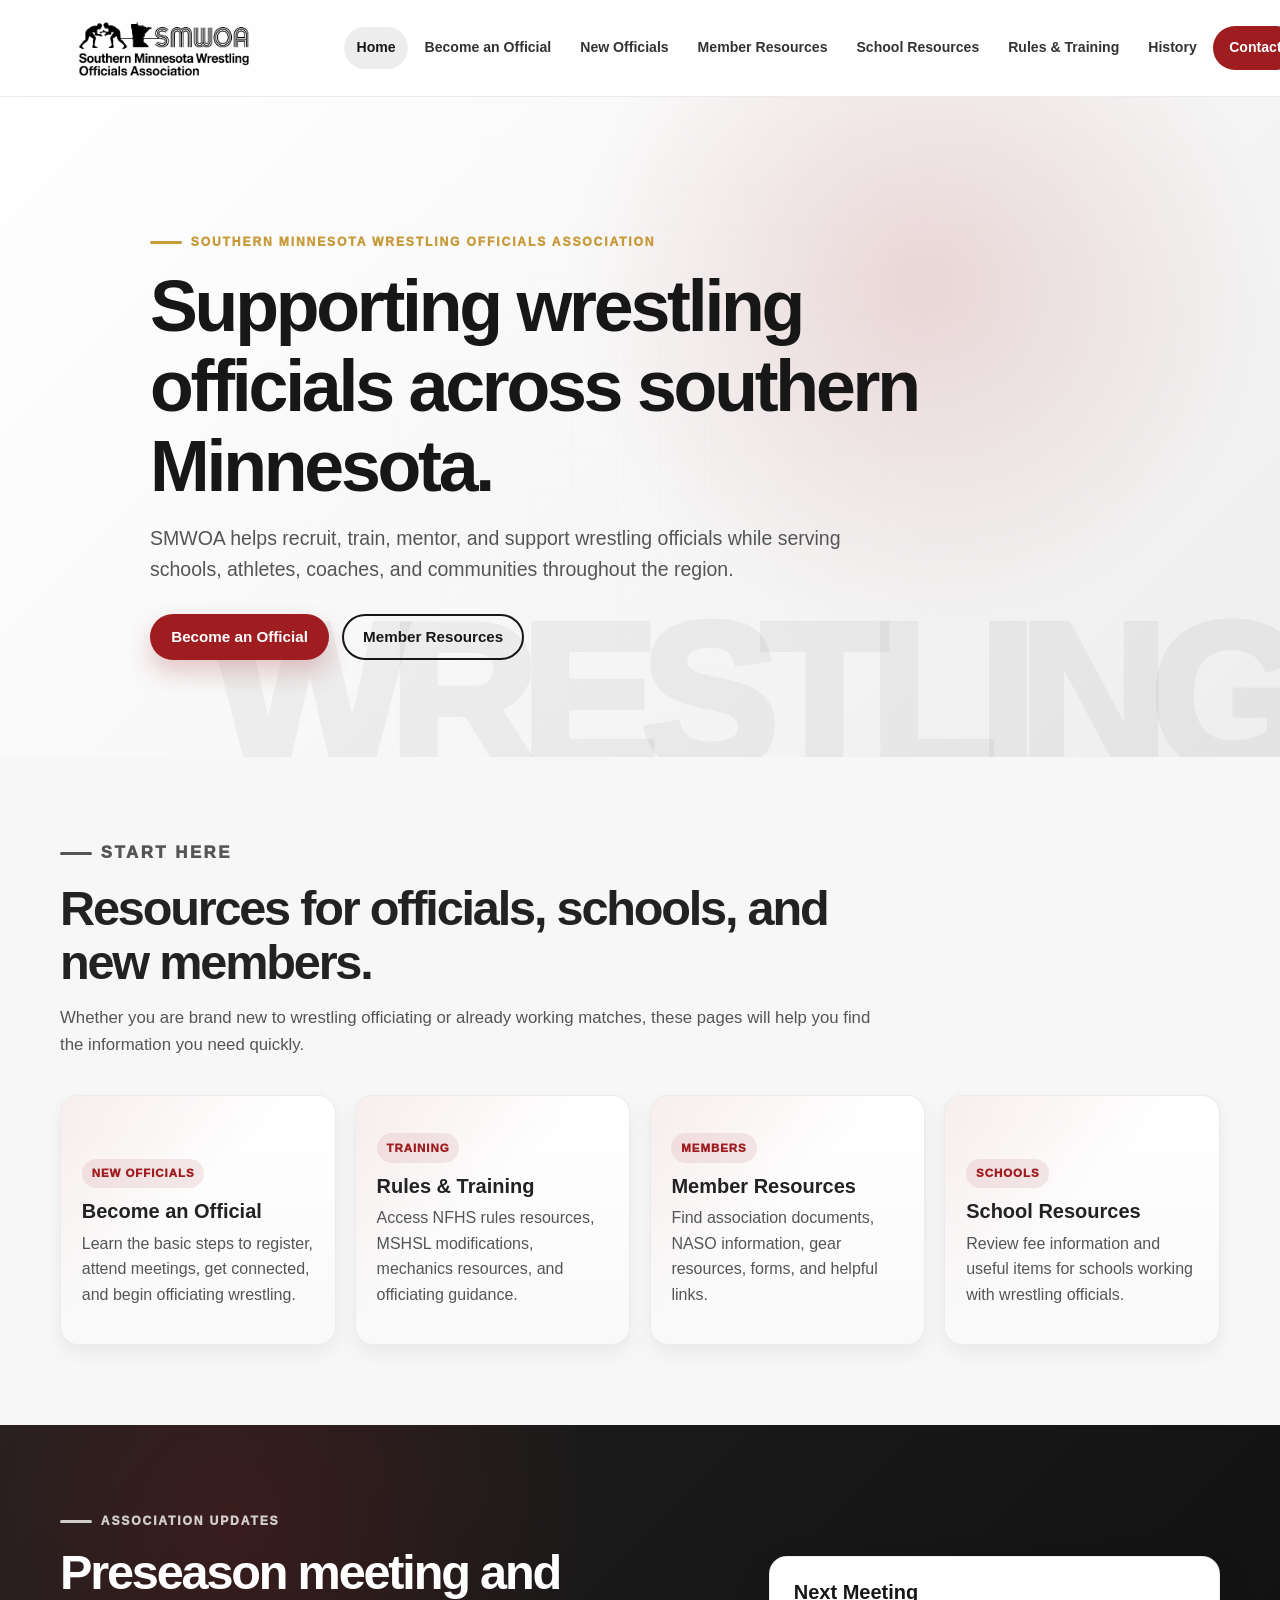
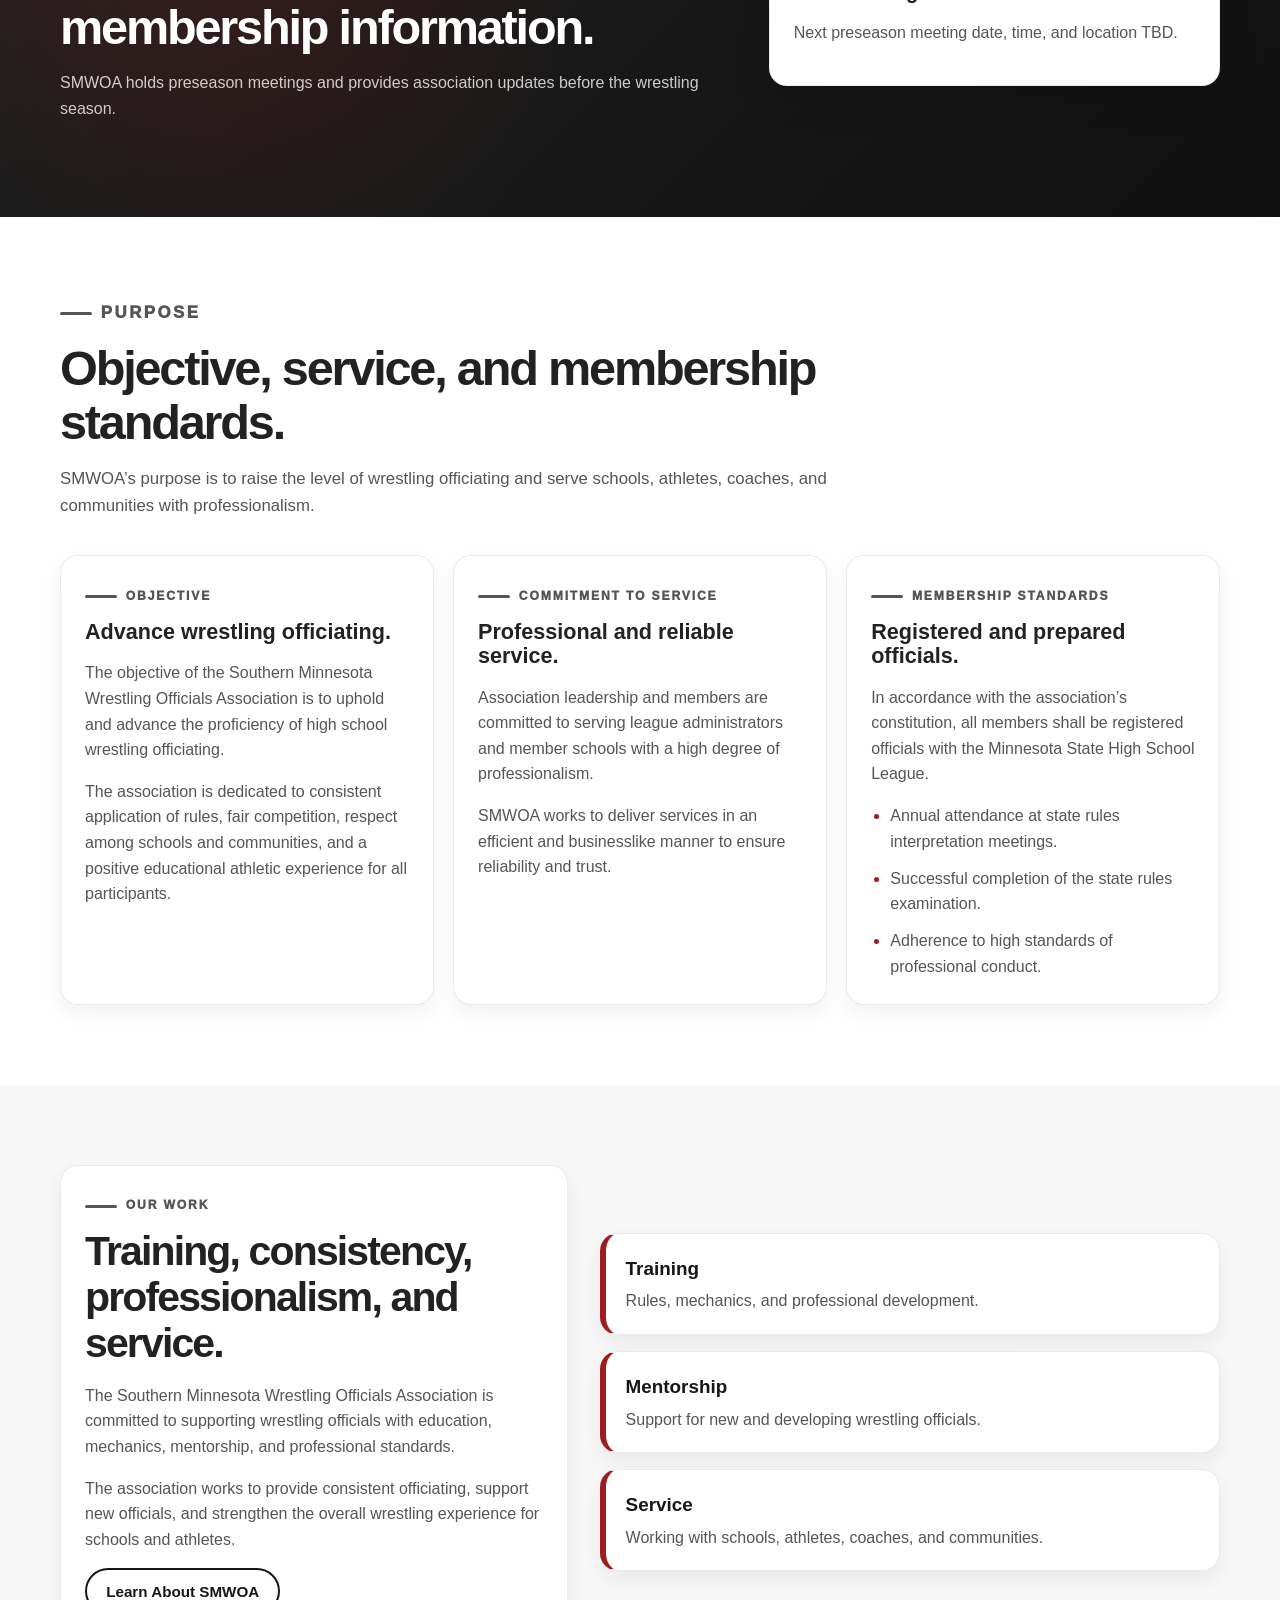
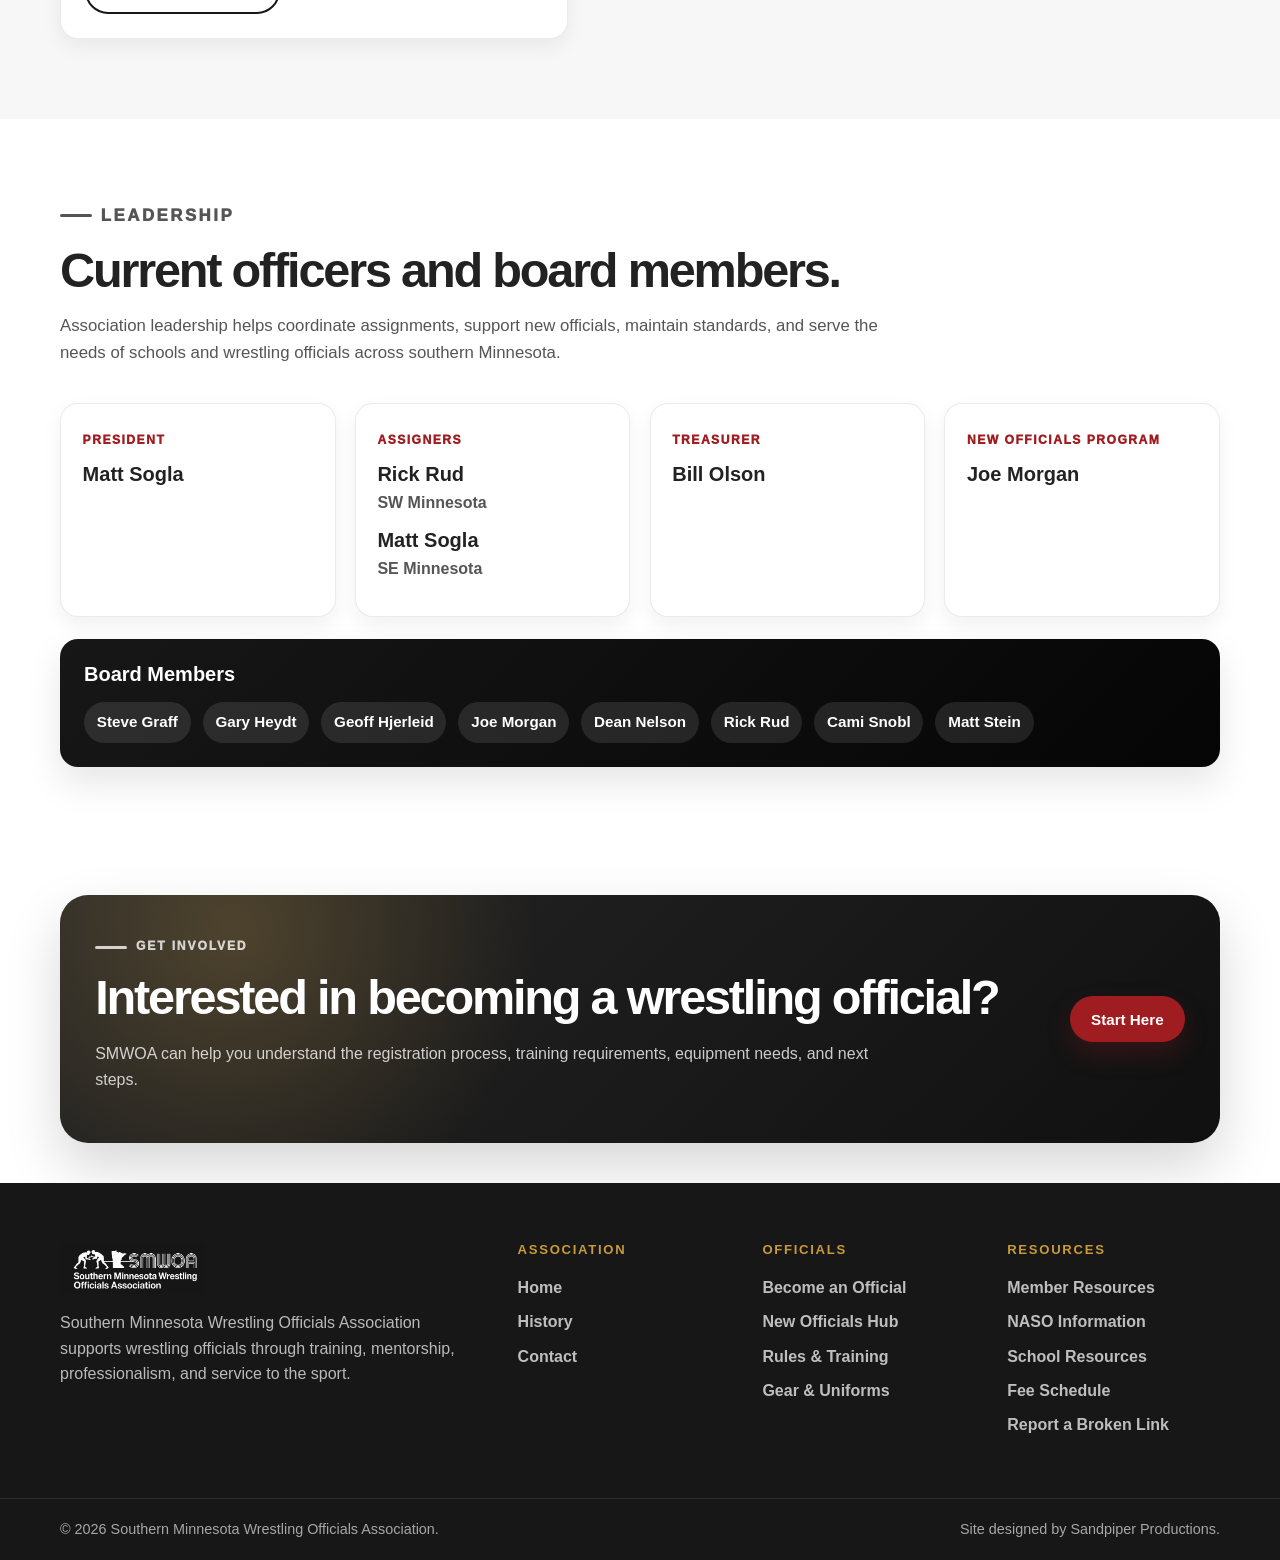
==== index.html @ ad5ef2cb "initial SMWOA Push" ====
<!DOCTYPE html>
<html lang="en">
<head>
  <meta charset="UTF-8" />
  <meta name="viewport" content="width=device-width, initial-scale=1.0" />

  <title>Southern Minnesota Wrestling Officials Association</title>
  <meta
    name="description"
    content="Southern Minnesota Wrestling Officials Association supports wrestling officials through training, resources, mentorship, and service to schools across southern Minnesota."
  />

  <link rel="stylesheet" href="/assets/css/style.css" />
</head>

<body>
  <div id="site-header"></div>

  <main>
    <!-- HERO -->
    <section class="hero">
      <div class="hero-overlay"></div>

      <div class="container hero-content">
        <div class="hero-logo-wrap">
     
       
        </div>

        <p class="eyebrow">Southern Minnesota Wrestling Officials Association</p>

        <h1>Supporting wrestling officials across southern Minnesota.</h1>

        <p class="hero-text">
          SMWOA helps recruit, train, mentor, and support wrestling officials while serving
          schools, athletes, coaches, and communities throughout the region.
        </p>

        <div class="hero-actions">
          <a href="/join/" class="btn btn-primary">Become an Official</a>
          <a href="/member-resources/" class="btn btn-secondary">Member Resources</a>
        </div>
      </div>
    </section>

    <!-- QUICK LINKS -->
    <section class="section section-light">
      <div class="container">
        <div class="section-heading">
          <p class="eyebrow eyebrow-dark">Start Here</p>
          <h2>Resources for officials, schools, and new members.</h2>
          <p>
            Whether you are brand new to wrestling officiating or already working matches,
            these pages will help you find the information you need quickly.
          </p>
        </div>

        <div class="card-grid card-grid-4">
          <a href="/join/" class="feature-card">
            <span class="card-kicker">New Officials</span>
            <h3>Become an Official</h3>
            <p>
              Learn the basic steps to register, attend meetings, get connected, and begin
              officiating wrestling.
            </p>
          </a>

          <a href="/rules/" class="feature-card">
            <span class="card-kicker">Training</span>
            <h3>Rules & Training</h3>
            <p>
              Access NFHS rules resources, MSHSL modifications, mechanics resources, and
              officiating guidance.
            </p>
          </a>

          <a href="/member-resources/" class="feature-card">
            <span class="card-kicker">Members</span>
            <h3>Member Resources</h3>
            <p>
              Find association documents, NASO information, gear resources, forms, and helpful
              links.
            </p>
          </a>

          <a href="/school-resources/" class="feature-card">
            <span class="card-kicker">Schools</span>
            <h3>School Resources</h3>
            <p>
              Review fee information and useful items for schools working with wrestling
              officials.
            </p>
          </a>
        </div>
      </div>
    </section>

    <!-- ANNOUNCEMENT -->
    <section class="section section-dark">
      <div class="container split">
        <div>
          <p class="eyebrow">Association Updates</p>
          <h2>Preseason meeting and membership information.</h2>
          <p>
            SMWOA holds preseason meetings and provides association updates before the wrestling
            season.
          </p>
        </div>

        <div class="info-panel">
          <h3>Next Meeting</h3>
          <p class="muted">
            Next preseason meeting date, time, and location TBD.
          </p>
        </div>
      </div>
    </section>

    <!-- PURPOSE -->
    <section class="section">
      <div class="container">
        <div class="section-heading">
          <p class="eyebrow eyebrow-dark">Purpose</p>
          <h2>Objective, service, and membership standards.</h2>
          <p>
            SMWOA’s purpose is to raise the level of wrestling officiating and serve schools,
            athletes, coaches, and communities with professionalism.
          </p>
        </div>

        <div class="history-values-grid">
          <article class="content-card">
            <p class="eyebrow eyebrow-dark">Objective</p>
            <h3>Advance wrestling officiating.</h3>
            <p>
              The objective of the Southern Minnesota Wrestling Officials Association is to
              uphold and advance the proficiency of high school wrestling officiating.
            </p>
            <p>
              The association is dedicated to consistent application of rules, fair competition,
              respect among schools and communities, and a positive educational athletic
              experience for all participants.
            </p>
          </article>

          <article class="content-card">
            <p class="eyebrow eyebrow-dark">Commitment to Service</p>
            <h3>Professional and reliable service.</h3>
            <p>
              Association leadership and members are committed to serving league administrators
              and member schools with a high degree of professionalism.
            </p>
            <p>
              SMWOA works to deliver services in an efficient and businesslike manner to ensure
              reliability and trust.
            </p>
          </article>

          <article class="content-card">
            <p class="eyebrow eyebrow-dark">Membership Standards</p>
            <h3>Registered and prepared officials.</h3>
            <p>
              In accordance with the association’s constitution, all members shall be registered
              officials with the Minnesota State High School League.
            </p>
            <ul class="clean-list">
              <li>Annual attendance at state rules interpretation meetings.</li>
              <li>Successful completion of the state rules examination.</li>
              <li>Adherence to high standards of professional conduct.</li>
            </ul>
          </article>
        </div>
      </div>
    </section>

    <!-- ABOUT / VALUES -->
    <section class="section section-light">
      <div class="container split split-reverse">
        <div class="content-card">
          <p class="eyebrow eyebrow-dark">Our Work</p>
          <h2>Training, consistency, professionalism, and service.</h2>
          <p>
            The Southern Minnesota Wrestling Officials Association is committed to supporting
            wrestling officials with education, mechanics, mentorship, and professional standards.
          </p>
          <p>
            The association works to provide consistent officiating, support new officials, and
            strengthen the overall wrestling experience for schools and athletes.
          </p>
          <a href="/history/" class="btn btn-outline">Learn About SMWOA</a>
        </div>

        <div class="stat-stack">
          <div class="stat-card">
            <strong>Training</strong>
            <span>Rules, mechanics, and professional development.</span>
          </div>

          <div class="stat-card">
            <strong>Mentorship</strong>
            <span>Support for new and developing wrestling officials.</span>
          </div>

          <div class="stat-card">
            <strong>Service</strong>
            <span>Working with schools, athletes, coaches, and communities.</span>
          </div>
        </div>
      </div>
    </section>

    <!-- LEADERSHIP -->
    <section class="section" id="leadership">
      <div class="container">
        <div class="section-heading">
          <p class="eyebrow eyebrow-dark">Leadership</p>
          <h2>Current officers and board members.</h2>
          <p>
            Association leadership helps coordinate assignments, support new officials, maintain
            standards, and serve the needs of schools and wrestling officials across southern
            Minnesota.
          </p>
        </div>

        <div class="leadership-feature-grid">
          <article class="leadership-feature-card">
            <span>President</span>
            <h3>Matt Sogla</h3>
          </article>

          <article class="leadership-feature-card">
            <span>Assigners</span>
            <h3>Rick Rud</h3>
            <p>SW Minnesota</p>
            <h3>Matt Sogla</h3>
            <p>SE Minnesota</p>
          </article>

          <article class="leadership-feature-card">
            <span>Treasurer</span>
            <h3>Bill Olson</h3>
          </article>

          <article class="leadership-feature-card">
            <span>New Officials Program</span>
            <h3>Joe Morgan</h3>
          </article>
        </div>

        <div class="board-card">
          <h3>Board Members</h3>

          <div class="board-list">
            <span>Steve Graff</span>
            <span>Gary Heydt</span>
            <span>Geoff Hjerleid</span>
            <span>Joe Morgan</span>
            <span>Dean Nelson</span>
            <span>Rick Rud</span>
            <span>Cami Snobl</span>
            <span>Matt Stein</span>
          </div>
        </div>
      </div>
    </section>

    <!-- CTA -->
    <section class="cta-section">
      <div class="container cta-card">
        <div>
          <p class="eyebrow">Get Involved</p>
          <h2>Interested in becoming a wrestling official?</h2>
          <p>
            SMWOA can help you understand the registration process, training requirements,
            equipment needs, and next steps.
          </p>
        </div>

        <a href="/join/" class="btn btn-primary">Start Here</a>
      </div>
    </section>
  </main>

  <div id="site-footer"></div>

  <script src="/assets/js/main.js"></script>
</body>
</html>
---- assets/css/style.css ----
/* =====================================================
   SMWOA Website
   Southern Minnesota Wrestling Officials Association
   ===================================================== */

/* -------------------------
   CSS Variables
   ------------------------- */

:root {
  --black: #050505;
  --charcoal: #171717;
  --charcoal-2: #242424;

  --gray-900: #222222;
  --gray-800: #333333;
  --gray-700: #555555;
  --gray-600: #666666;
  --gray-400: #a5a5a5;
  --gray-300: #d8d8d8;
  --gray-200: #eeeeee;
  --gray-100: #f7f7f7;

  --white: #ffffff;

  --red: #9f1d20;
  --red-dark: #781518;
  --gold: #c79a3a;

  --body-font: "Inter", "Segoe UI", Roboto, Helvetica, Arial, sans-serif;
  --heading-font: "Inter", "Segoe UI", Roboto, Helvetica, Arial, sans-serif;

  --shadow-sm: 0 8px 20px rgba(0, 0, 0, 0.06);
  --shadow-md: 0 16px 36px rgba(0, 0, 0, 0.1);
  --shadow-lg: 0 24px 56px rgba(0, 0, 0, 0.16);

  --radius-sm: 10px;
  --radius-md: 18px;
  --radius-lg: 28px;

  --container: 1160px;
}

/* -------------------------
   Base
   ------------------------- */

*,
*::before,
*::after {
  box-sizing: border-box;
}

html {
  scroll-behavior: smooth;
}

body {
  margin: 0;
  color: var(--gray-900);
  background: var(--white);
  font-family: var(--body-font);
  font-size: 16px;
  line-height: 1.6;
}

body.nav-open {
  overflow: hidden;
}

img {
  display: block;
  max-width: 100%;
}

a {
  color: inherit;
  text-decoration: none;
}

p {
  margin: 0 0 1rem;
}

h1,
h2,
h3 {
  margin: 0 0 1rem;
  line-height: 1.12;
}

h1,
h2 {
  font-family: var(--heading-font);
  font-weight: 900;
  letter-spacing: -0.045em;
}

h1 {
  max-width: 900px;
  font-size: clamp(2.75rem, 5.6vw, 5.25rem);
}

h2 {
  font-size: clamp(2rem, 3.8vw, 3.35rem);
}

h3 {
  font-size: 1.25rem;
}

ul,
ol {
  margin-top: 0;
}

.container {
  width: min(var(--container), calc(100% - 2rem));
  margin: 0 auto;
}

.muted {
  color: var(--gray-600);
}

/* -------------------------
   Buttons / Links
   ------------------------- */

.btn {
  display: inline-flex;
  align-items: center;
  justify-content: center;
  min-height: 46px;
  padding: 0.78rem 1.2rem;
  border: 2px solid transparent;
  border-radius: 999px;
  font-size: 0.95rem;
  font-weight: 850;
  line-height: 1;
  text-align: center;
  transition:
    transform 180ms ease,
    background 180ms ease,
    color 180ms ease,
    border-color 180ms ease,
    box-shadow 180ms ease;
}

.btn:hover {
  transform: translateY(-2px);
}

.btn-primary {
  color: var(--white);
  background: var(--red);
  box-shadow: 0 12px 26px rgba(159, 29, 32, 0.24);
}

.btn-primary:hover {
  background: var(--red-dark);
}

.btn-secondary,
.btn-outline {
  color: var(--charcoal);
  border-color: var(--charcoal);
  background: transparent;
}

.btn-secondary:hover,
.btn-outline:hover {
  color: var(--white);
  background: var(--charcoal);
}

.text-link {
  display: inline-flex;
  align-items: center;
  color: var(--red);
  font-weight: 850;
  text-decoration: underline;
  text-underline-offset: 0.3em;
}

.text-link:hover {
  color: var(--red-dark);
}

/* -------------------------
   Header
   ------------------------- */

.site-header {
  position: sticky;
  top: 0;
  z-index: 1000;
  color: var(--charcoal);
  background: rgba(255, 255, 255, 0.97);
  border-bottom: 1px solid rgba(0, 0, 0, 0.08);
  backdrop-filter: blur(16px);
}

.header-inner {
  display: flex;
  align-items: center;
  justify-content: space-between;
  min-height: 96px;
  gap: 1.5rem;
}

.site-brand {
  display: inline-flex;
  align-items: center;
  gap: 0.75rem;
  min-width: 260px;
  max-width: 390px;
}

.site-logo {
  width: auto;
  height: 70px;
  flex: 0 0 auto;
  object-fit: contain;
  border-radius: 0;
  background: transparent;
}

.site-title {
  display: grid;
  min-width: 0;
  line-height: 1.08;
}

.site-title strong {
  color: var(--charcoal);
  font-size: 1.15rem;
  font-weight: 950;
  letter-spacing: 0.1em;
}

.site-title small {
  max-width: 270px;
  color: var(--gray-700);
  font-size: 0.74rem;
  font-weight: 850;
  letter-spacing: 0;
}

.site-nav {
  display: flex;
  align-items: center;
  justify-content: flex-end;
  gap: 0.25rem;
  margin-left: auto;
}

.site-nav a {
  display: inline-flex;
  align-items: center;
  justify-content: center;
  min-height: 42px;
  padding: 0.55rem 0.78rem;
  border-radius: 999px;
  color: var(--gray-800);
  font-size: 0.88rem;
  font-weight: 850;
  line-height: 1.1;
  text-align: center;
  white-space: nowrap;
  transition:
    background 180ms ease,
    color 180ms ease;
}

.site-nav a:hover,
.site-nav a[aria-current="page"] {
  color: var(--charcoal);
  background: rgba(0, 0, 0, 0.07);
}

.site-nav .nav-cta {
  min-height: 44px;
  padding-inline: 1rem;
  color: var(--white);
  background: var(--red);
}

.site-nav .nav-cta:hover,
.site-nav .nav-cta[aria-current="page"] {
  color: var(--white);
  background: var(--red-dark);
}

.nav-toggle {
  display: none;
  width: 46px;
  height: 42px;
  padding: 0;
  border: 0;
  border-radius: 12px;
  background: var(--charcoal);
  cursor: pointer;
}

.nav-toggle span {
  display: block;
  width: 23px;
  height: 2px;
  margin: 5px auto;
  background: var(--white);
  border-radius: 999px;
  transition:
    transform 180ms ease,
    opacity 180ms ease;
}

body.nav-open .nav-toggle span:nth-child(1) {
  transform: translateY(7px) rotate(45deg);
}

body.nav-open .nav-toggle span:nth-child(2) {
  opacity: 0;
}

body.nav-open .nav-toggle span:nth-child(3) {
  transform: translateY(-7px) rotate(-45deg);
}

/* -------------------------
   Hero
   ------------------------- */

.hero {
  position: relative;
  display: grid;
  align-items: center;
  min-height: 660px;
  overflow: hidden;
  color: var(--charcoal);
  background:
    radial-gradient(circle at 72% 28%, rgba(159, 29, 32, 0.15), transparent 34%),
    linear-gradient(135deg, #ffffff 0%, #f7f7f7 52%, #eeeeee 100%);
}

.hero::before {
  content: "";
  position: absolute;
  inset: 0;
  opacity: 0.42;
  background:
    linear-gradient(90deg, rgba(0, 0, 0, 0.035) 1px, transparent 1px),
    linear-gradient(rgba(0, 0, 0, 0.035) 1px, transparent 1px);
  background-size: 44px 44px;
  mask-image: radial-gradient(circle at center, black 0%, transparent 76%);
}

.hero::after {
  content: "WRESTLING";
  position: absolute;
  right: -0.05em;
  bottom: -0.22em;
  color: rgba(0, 0, 0, 0.045);
  font-family: var(--heading-font);
  font-size: clamp(5rem, 16vw, 15rem);
  font-weight: 950;
  letter-spacing: -0.08em;
  line-height: 1;
  pointer-events: none;
}

.hero-overlay {
  display: none;
}

.hero-content {
  position: relative;
  z-index: 2;
  max-width: 980px;
  padding: 4.5rem 0;
}

.hero-logo-wrap {
  width: 180px;
  margin-bottom: 2rem;
  padding: 0;
  border: none;
  border-radius: 0;
  background: transparent;
  box-shadow: none;
}

.hero-logo {
  width: 100%;
  height: auto;
  background: transparent;
}

.hero-text {
  max-width: 720px;
  color: var(--gray-700);
  font-size: clamp(1.05rem, 1.7vw, 1.22rem);
}

.hero-actions {
  display: flex;
  flex-wrap: wrap;
  gap: 0.8rem;
  margin-top: 1.8rem;
}

/* -------------------------
   Page Hero
   ------------------------- */

.page-hero {
  position: relative;
  overflow: hidden;
  padding: 5.5rem 0;
  color: var(--charcoal);
  background:
    radial-gradient(circle at 78% 28%, rgba(159, 29, 32, 0.12), transparent 34%),
    linear-gradient(135deg, #ffffff 0%, #f7f7f7 58%, #eeeeee 100%);
  border-bottom: 1px solid rgba(0, 0, 0, 0.08);
}

.page-hero::after {
  content: "";
  position: absolute;
  right: -120px;
  bottom: -160px;
  width: 420px;
  height: 420px;
  border: 42px solid rgba(159, 29, 32, 0.07);
  border-radius: 999px;
  pointer-events: none;
}

.page-hero-inner {
  position: relative;
  z-index: 2;
  max-width: 920px;
}

.page-hero h1 {
  max-width: 850px;
  font-size: clamp(2.4rem, 5vw, 4.8rem);
}

.page-hero p {
  max-width: 780px;
  color: var(--gray-700);
  font-size: 1.12rem;
}

/* -------------------------
   Sections
   ------------------------- */

.section {
  padding: 5rem 0;
}

.section-light {
  background: var(--gray-100);
}

.section-dark {
  color: var(--white);
  background:
    radial-gradient(circle at 18% 25%, rgba(159, 29, 32, 0.22), transparent 34%),
    linear-gradient(135deg, #202020, #101010);
}

.section-heading {
  max-width: 820px;
  margin-bottom: 2.25rem;
}

.section-heading p {
  color: var(--gray-700);
  font-size: 1.05rem;
}

.section-dark .section-heading p,
.section-dark p {
  color: rgba(255, 255, 255, 0.78);
}

.eyebrow {
  display: inline-flex;
  align-items: center;
  gap: 0.55rem;
  margin-bottom: 0.85rem;
  color: var(--gold);
  font-size: 0.76rem;
  font-weight: 950;
  letter-spacing: 0.15em;
  text-transform: uppercase;
}

.eyebrow::before {
  content: "";
  width: 32px;
  height: 3px;
  border-radius: 999px;
  background: currentColor;
}

.eyebrow-dark {
  color: var(--red);
}

.split {
  display: grid;
  grid-template-columns: minmax(0, 1.2fr) minmax(300px, 0.8fr);
  gap: 2rem;
  align-items: center;
}

.split-reverse {
  grid-template-columns: minmax(0, 0.9fr) minmax(0, 1.1fr);
}

/* -------------------------
   Cards
   ------------------------- */

.card-grid {
  display: grid;
  gap: 1.2rem;
}

.card-grid-3 {
  grid-template-columns: repeat(3, minmax(0, 1fr));
}

.card-grid-4 {
  grid-template-columns: repeat(4, minmax(0, 1fr));
}

.feature-card,
.content-card,
.info-panel,
.person-card,
.stat-card,
.simple-panel {
  border: 1px solid rgba(0, 0, 0, 0.08);
  border-radius: var(--radius-md);
  background: var(--white);
  box-shadow: var(--shadow-sm);
}

.feature-card {
  position: relative;
  display: flex;
  min-height: 250px;
  flex-direction: column;
  justify-content: flex-end;
  padding: 1.3rem;
  overflow: hidden;
  transition:
    transform 180ms ease,
    box-shadow 180ms ease,
    border-color 180ms ease;
}

.feature-card::before {
  content: "";
  position: absolute;
  inset: 0;
  background:
    linear-gradient(135deg, rgba(159, 29, 32, 0.08), transparent 45%),
    linear-gradient(180deg, transparent, rgba(0, 0, 0, 0.025));
  pointer-events: none;
}

.feature-card:hover {
  transform: translateY(-5px);
  border-color: rgba(159, 29, 32, 0.24);
  box-shadow: var(--shadow-md);
}

.feature-card > * {
  position: relative;
  z-index: 1;
}

.card-kicker {
  display: inline-flex;
  width: fit-content;
  margin-bottom: 0.75rem;
  padding: 0.34rem 0.62rem;
  border-radius: 999px;
  color: var(--red);
  background: rgba(159, 29, 32, 0.09);
  font-size: 0.72rem;
  font-weight: 950;
  letter-spacing: 0.08em;
  text-transform: uppercase;
}

.feature-card h3 {
  margin-bottom: 0.5rem;
}

.feature-card p,
.content-card p,
.stat-card span,
.simple-panel p {
  color: var(--gray-700);
}

.content-card,
.info-panel,
.simple-panel {
  padding: 1.5rem;
}

.content-card h2 {
  font-size: clamp(2rem, 3.2vw, 3rem);
}

.info-panel {
  color: var(--charcoal);
  box-shadow: var(--shadow-md);
}

.info-panel h3 {
  color: var(--charcoal);
}

.info-panel .muted,
.info-panel p {
  color: var(--gray-700);
}

.stat-stack {
  display: grid;
  gap: 1rem;
}

.stat-card {
  padding: 1.25rem;
  border-left: 6px solid var(--red);
}

.stat-card strong {
  display: block;
  margin-bottom: 0.28rem;
  color: var(--charcoal);
  font-size: 1.18rem;
}

.person-card {
  padding: 1.25rem;
}

.person-card h3 {
  margin-bottom: 0.4rem;
  color: var(--red);
}

.person-card p {
  margin: 0;
  color: var(--gray-700);
}

/* -------------------------
   Utility Lists / Panels
   ------------------------- */

.clean-list {
  margin: 0;
  padding-left: 1.2rem;
  color: var(--gray-700);
}

.clean-list li + li {
  margin-top: 0.72rem;
}

.clean-list li::marker {
  color: var(--red);
  font-weight: 950;
}

.button-row {
  display: flex;
  flex-wrap: wrap;
  gap: 0.8rem;
  margin: 1.5rem 0;
}

.notice-card {
  margin: 1.5rem 0;
  padding: 1.35rem;
  border-left: 6px solid var(--red);
  border-radius: var(--radius-md);
  background: var(--gray-100);
}

.notice-card h3 {
  margin-bottom: 0.75rem;
}

.notice-card ul {
  margin: 0;
  padding-left: 1.2rem;
  color: var(--gray-700);
}

.notice-card li + li {
  margin-top: 0.6rem;
}

.notice-card-light {
  background: #fff8f8;
}

.resource-stack {
  display: grid;
  gap: 1rem;
}

.resource-card,
.member-resource-card,
.rules-resource-card {
  display: grid;
  grid-template-columns: auto minmax(0, 1fr);
  gap: 1rem;
  align-items: start;
  padding: 1.25rem;
  border: 1px solid rgba(0, 0, 0, 0.08);
  border-radius: var(--radius-md);
  background: var(--white);
  box-shadow: var(--shadow-sm);
  transition:
    transform 180ms ease,
    border-color 180ms ease,
    box-shadow 180ms ease;
}

.resource-card:hover,
.member-resource-card:hover,
.rules-resource-card:hover {
  transform: translateY(-4px);
  border-color: rgba(159, 29, 32, 0.24);
  box-shadow: var(--shadow-md);
}

.resource-card h3,
.member-resource-card h3,
.rules-resource-card h3 {
  margin-bottom: 0.4rem;
}

.resource-card p,
.member-resource-card p,
.rules-resource-card p {
  margin: 0;
  color: var(--gray-700);
}

.resource-type {
  display: inline-flex;
  align-items: center;
  justify-content: center;
  min-width: 56px;
  min-height: 38px;
  padding: 0.35rem 0.55rem;
  border-radius: 999px;
  color: var(--white);
  background: var(--charcoal);
  font-size: 0.76rem;
  font-weight: 950;
  letter-spacing: 0.08em;
  text-transform: uppercase;
}

/* -------------------------
   Article / Join Page
   ------------------------- */

.article-layout {
  display: grid;
  grid-template-columns: 280px minmax(0, 1fr);
  gap: 3rem;
  align-items: start;
}

.article-sidebar {
  position: sticky;
  top: 104px;
}

.sidebar-card {
  display: grid;
  gap: 0.35rem;
  padding: 1.25rem;
  border: 1px solid rgba(0, 0, 0, 0.08);
  border-radius: var(--radius-md);
  background: var(--gray-100);
  box-shadow: var(--shadow-sm);
}

.sidebar-card h2 {
  margin-bottom: 0.65rem;
  color: var(--charcoal);
  font-family: var(--body-font);
  font-size: 0.82rem;
  font-weight: 950;
  letter-spacing: 0.12em;
  text-transform: uppercase;
}

.sidebar-card a {
  padding: 0.65rem 0.75rem;
  border-radius: 12px;
  color: var(--gray-800);
  font-size: 0.95rem;
  font-weight: 800;
}

.sidebar-card a:hover {
  color: var(--red);
  background: var(--white);
}

.article-content {
  max-width: 860px;
}

.article-section {
  padding: 0 0 3rem;
  margin-bottom: 3rem;
  border-bottom: 1px solid rgba(0, 0, 0, 0.09);
}

.article-section:last-child {
  padding-bottom: 0;
  margin-bottom: 0;
  border-bottom: 0;
}

.article-section h2 {
  max-width: 780px;
  font-size: clamp(1.9rem, 3vw, 3rem);
}

.article-section p {
  color: var(--gray-700);
  font-size: 1.05rem;
}

.article-section a:not(.btn) {
  color: var(--red);
  font-weight: 800;
  text-decoration: underline;
  text-underline-offset: 0.25em;
}

.step-list {
  display: grid;
  gap: 0.8rem;
  margin: 1.25rem 0 0;
  padding-left: 1.25rem;
  color: var(--gray-700);
  font-size: 1.05rem;
}

.step-list li::marker {
  color: var(--red);
  font-weight: 900;
}

.info-strip {
  display: flex;
  align-items: center;
  justify-content: space-between;
  gap: 1.25rem;
  margin-top: 1.5rem;
  padding: 1.4rem;
  border-radius: var(--radius-md);
  color: var(--white);
  background:
    radial-gradient(circle at 15% 15%, rgba(214, 168, 79, 0.22), transparent 28%),
    linear-gradient(135deg, var(--charcoal), var(--black));
  box-shadow: var(--shadow-md);
}

.info-strip h3 {
  margin-bottom: 0.35rem;
}

.info-strip p {
  max-width: 560px;
  margin: 0;
  color: rgba(255, 255, 255, 0.76);
}

.info-strip .btn {
  flex: 0 0 auto;
}

/* -------------------------
   New Officials / Roadmap
   ------------------------- */

.checklist-grid {
  display: grid;
  grid-template-columns: repeat(3, minmax(0, 1fr));
  gap: 1.2rem;
}

.check-card {
  padding: 1.35rem;
  border: 1px solid rgba(0, 0, 0, 0.08);
  border-radius: var(--radius-md);
  background: var(--white);
  box-shadow: var(--shadow-sm);
}

.check-card span,
.gear-requirement-card span {
  display: inline-flex;
  align-items: center;
  justify-content: center;
  width: 42px;
  height: 42px;
  margin-bottom: 1rem;
  border-radius: 999px;
  color: var(--white);
  background: var(--red);
  font-size: 0.88rem;
  font-weight: 950;
}

.check-card p,
.gear-requirement-card p {
  margin: 0;
  color: var(--gray-700);
}

.dark-card-grid {
  display: grid;
  grid-template-columns: repeat(4, minmax(0, 1fr));
  gap: 1.2rem;
}

.dark-card {
  padding: 1.35rem;
  border: 1px solid rgba(255, 255, 255, 0.12);
  border-radius: var(--radius-md);
  background: rgba(255, 255, 255, 0.08);
}

.dark-card h3 {
  color: var(--white);
}

.dark-card p {
  margin: 0;
  color: rgba(255, 255, 255, 0.76);
}

.two-column-content {
  display: grid;
  grid-template-columns: repeat(2, minmax(0, 1fr));
  gap: 1.4rem;
  align-items: stretch;
}

.roadmap-section {
  background: linear-gradient(180deg, #ffffff 0%, #fafafa 100%);
}

.roadmap {
  position: relative;
  display: grid;
  gap: 1.2rem;
  margin-top: 2rem;
}

.roadmap::before {
  content: "";
  position: absolute;
  top: 0.5rem;
  bottom: 0.5rem;
  left: 24px;
  width: 4px;
  border-radius: 999px;
  background: linear-gradient(180deg, rgba(159, 29, 32, 0.18), rgba(159, 29, 32, 0.5));
}

.roadmap-step {
  position: relative;
  display: grid;
  grid-template-columns: 48px minmax(0, 1fr);
  gap: 1rem;
  align-items: start;
}

.roadmap-marker {
  position: relative;
  z-index: 2;
  display: flex;
  justify-content: center;
  padding-top: 0.15rem;
}

.roadmap-marker span {
  display: inline-flex;
  align-items: center;
  justify-content: center;
  width: 48px;
  height: 48px;
  border: 4px solid #fff;
  border-radius: 999px;
  color: var(--white);
  background: var(--red);
  box-shadow: var(--shadow-sm);
  font-size: 0.95rem;
  font-weight: 950;
}

.roadmap-card {
  padding: 1.35rem;
  border: 1px solid rgba(0, 0, 0, 0.08);
  border-radius: var(--radius-md);
  background: var(--white);
  box-shadow: var(--shadow-sm);
}

.roadmap-kicker {
  margin-bottom: 0.45rem;
  color: var(--red);
  font-size: 0.76rem;
  font-weight: 950;
  letter-spacing: 0.12em;
  text-transform: uppercase;
}

.roadmap-card p:last-child {
  margin-bottom: 0;
  color: var(--gray-700);
}

/* -------------------------
   Member Resources
   ------------------------- */

.member-resource-grid,
.resource-guide-grid {
  display: grid;
  grid-template-columns: repeat(3, minmax(0, 1fr));
  gap: 1.2rem;
}

.member-resource-card {
  min-height: 190px;
}

/* -------------------------
   Gear Page
   ------------------------- */

.gear-callout {
  display: grid;
  gap: 0.75rem;
}

.gear-requirements-grid {
  display: grid;
  grid-template-columns: repeat(4, minmax(0, 1fr));
  gap: 1.2rem;
}

.gear-requirement-card {
  padding: 1.35rem;
  border: 1px solid rgba(0, 0, 0, 0.08);
  border-radius: var(--radius-md);
  background: var(--white);
  box-shadow: var(--shadow-sm);
}

.gear-vendor-grid {
  display: grid;
  grid-template-columns: repeat(3, minmax(0, 1fr));
  gap: 1.2rem;
}

.gear-vendor-card {
  display: grid;
  align-items: center;
  justify-items: center;
  min-height: 210px;
  padding: 1.5rem;
  border: 1px solid rgba(0, 0, 0, 0.08);
  border-radius: var(--radius-md);
  background: var(--white);
  box-shadow: var(--shadow-sm);
  transition:
    transform 180ms ease,
    border-color 180ms ease,
    box-shadow 180ms ease;
}

.gear-vendor-card:hover {
  transform: translateY(-4px);
  border-color: rgba(159, 29, 32, 0.24);
  box-shadow: var(--shadow-md);
}

.gear-vendor-card img {
  max-width: 245px;
  max-height: 115px;
  width: auto;
  height: auto;
  object-fit: contain;
}

.gear-vendor-card span {
  margin-top: 1rem;
  color: var(--gray-800);
  font-size: 0.95rem;
  font-weight: 850;
  text-align: center;
}

/* -------------------------
   NASO Page
   ------------------------- */

.naso-page-layout {
  display: grid;
  grid-template-columns: minmax(260px, 0.48fr) minmax(0, 0.92fr);
  gap: 2rem;
  align-items: start;
}

.naso-flyer-column {
  display: grid;
  gap: 0.9rem;
}

.naso-flyer-link {
  display: block;
  padding: 0.75rem;
  border: 1px solid rgba(0, 0, 0, 0.08);
  border-radius: var(--radius-md);
  background: var(--white);
  box-shadow: var(--shadow-sm);
  transition:
    transform 180ms ease,
    border-color 180ms ease,
    box-shadow 180ms ease;
}

.naso-flyer-link:hover {
  transform: translateY(-4px);
  border-color: rgba(159, 29, 32, 0.24);
  box-shadow: var(--shadow-md);
}

.naso-flyer-image {
  width: 100%;
  height: auto;
  border-radius: 12px;
}

.naso-flyer-caption {
  margin: 0;
  color: var(--gray-600);
  font-size: 0.95rem;
  font-weight: 750;
  text-align: center;
}

.naso-content-card {
  padding: 1.8rem;
  border: 1px solid rgba(0, 0, 0, 0.08);
  border-radius: var(--radius-md);
  background: var(--white);
  box-shadow: var(--shadow-sm);
}

.naso-content-card h2 {
  font-size: clamp(2rem, 3.3vw, 3rem);
}

.naso-content-card p {
  color: var(--gray-700);
}

.naso-benefits-grid {
  display: grid;
  grid-template-columns: repeat(3, minmax(0, 1fr));
  gap: 1.2rem;
}

.naso-benefit-card {
  padding: 1.35rem;
  border: 1px solid rgba(0, 0, 0, 0.08);
  border-radius: var(--radius-md);
  background: var(--white);
  box-shadow: var(--shadow-sm);
}

/* -------------------------
   School Resources / Fee Page
   ------------------------- */

.school-fee-intro {
  max-width: 860px;
}

.school-fee-intro h2 {
  font-size: clamp(2rem, 3.8vw, 3.4rem);
}

.school-fee-intro p {
  color: var(--gray-700);
  font-size: 1.12rem;
}

.fee-table-card {
  overflow: hidden;
  border: 1px solid rgba(0, 0, 0, 0.08);
  border-radius: var(--radius-md);
  background: var(--white);
  box-shadow: var(--shadow-sm);
}

.fee-table {
  width: 100%;
  border-collapse: collapse;
}

.fee-table th,
.fee-table td {
  padding: 1rem 1.15rem;
  text-align: left;
  vertical-align: top;
  border-bottom: 1px solid rgba(0, 0, 0, 0.08);
}

.fee-table th {
  color: var(--white);
  background: var(--charcoal);
  font-size: 0.85rem;
  font-weight: 950;
  letter-spacing: 0.08em;
  text-transform: uppercase;
}

.fee-table td {
  color: var(--gray-800);
  font-weight: 750;
}

.fee-table tr:last-child td {
  border-bottom: 0;
}

.fee-table td:last-child {
  color: var(--red);
  font-weight: 950;
  white-space: nowrap;
}

.fee-note {
  margin: 0;
  padding: 1rem 1.15rem;
  color: var(--gray-800);
  background: #fff8f8;
  border-top: 1px solid rgba(159, 29, 32, 0.14);
  font-weight: 850;
}

.compact-fee-table td:first-child {
  width: 55%;
}

.mileage-grid {
  display: grid;
  grid-template-columns: repeat(2, minmax(0, 1fr));
  gap: 1rem;
}

.mileage-card {
  display: grid;
  gap: 0.35rem;
  padding: 1.3rem;
  border: 1px solid rgba(0, 0, 0, 0.08);
  border-radius: var(--radius-md);
  background: var(--white);
  box-shadow: var(--shadow-sm);
}

.mileage-card span {
  color: var(--gray-700);
  font-weight: 850;
}

.mileage-card strong {
  color: var(--red);
  font-size: 2rem;
  line-height: 1;
}

/* -------------------------
   Rules & Training
   ------------------------- */

.rules-callout {
  display: grid;
  gap: 0.75rem;
}

.rules-callout p {
  margin: 0;
  color: var(--gray-700);
}

.rules-resource-grid {
  display: grid;
  grid-template-columns: repeat(2, minmax(0, 1fr));
  gap: 1.2rem;
}

.rules-resource-card {
  min-height: 190px;
  padding: 1.35rem;
}

/* -------------------------
   History / Purpose / Leadership
   ------------------------- */

.history-highlight-card {
  display: grid;
  gap: 0.8rem;
  padding: 1.6rem;
  border-radius: var(--radius-md);
  color: var(--white);
  background:
    radial-gradient(circle at 18% 18%, rgba(214, 168, 79, 0.26), transparent 32%),
    linear-gradient(135deg, var(--charcoal), var(--black));
  box-shadow: var(--shadow-md);
}

.history-highlight-card span {
  color: var(--gold);
  font-size: 0.78rem;
  font-weight: 950;
  letter-spacing: 0.14em;
  text-transform: uppercase;
}

.history-highlight-card strong {
  font-size: clamp(1.8rem, 3vw, 2.7rem);
  line-height: 1.05;
}

.history-highlight-card p {
  margin: 0;
  color: rgba(255, 255, 255, 0.76);
}

.history-timeline {
  position: relative;
  display: grid;
  gap: 1.3rem;
  margin-top: 2rem;
}

.history-timeline::before {
  content: "";
  position: absolute;
  top: 0.5rem;
  bottom: 0.5rem;
  left: 14px;
  width: 4px;
  border-radius: 999px;
  background: linear-gradient(180deg, rgba(159, 29, 32, 0.18), rgba(159, 29, 32, 0.52));
}

.history-timeline-item {
  position: relative;
  display: grid;
  grid-template-columns: 32px minmax(0, 1fr);
  gap: 1rem;
  align-items: start;
}

.history-timeline-marker {
  position: relative;
  z-index: 2;
  width: 32px;
  height: 32px;
  border: 6px solid var(--white);
  border-radius: 999px;
  background: var(--red);
  box-shadow: var(--shadow-sm);
}

.history-timeline-card {
  padding: 1.35rem;
  border: 1px solid rgba(0, 0, 0, 0.08);
  border-radius: var(--radius-md);
  background: var(--white);
  box-shadow: var(--shadow-sm);
}

.history-date {
  margin-bottom: 0.45rem;
  color: var(--red);
  font-size: 0.78rem;
  font-weight: 950;
  letter-spacing: 0.12em;
  text-transform: uppercase;
}

.history-timeline-card p:last-child {
  margin-bottom: 0;
  color: var(--gray-700);
}

.history-values-grid {
  display: grid;
  grid-template-columns: repeat(3, minmax(0, 1fr));
  gap: 1.2rem;
}

.history-values-grid .content-card h3 {
  font-size: 1.35rem;
}

.leadership-feature-grid {
  display: grid;
  grid-template-columns: repeat(4, minmax(0, 1fr));
  gap: 1.2rem;
}

.leadership-feature-card {
  padding: 1.35rem;
  border: 1px solid rgba(0, 0, 0, 0.08);
  border-radius: var(--radius-md);
  background: var(--white);
  box-shadow: var(--shadow-sm);
}

.leadership-feature-card span {
  display: inline-flex;
  margin-bottom: 0.8rem;
  color: var(--red);
  font-size: 0.76rem;
  font-weight: 950;
  letter-spacing: 0.12em;
  text-transform: uppercase;
}

.leadership-feature-card h3 {
  margin-bottom: 0.3rem;
}

.leadership-feature-card p {
  margin: 0 0 0.8rem;
  color: var(--gray-700);
  font-weight: 800;
}

.board-card {
  margin-top: 1.4rem;
  padding: 1.5rem;
  border-radius: var(--radius-md);
  color: var(--white);
  background: linear-gradient(135deg, var(--charcoal), var(--black));
  box-shadow: var(--shadow-md);
}

.board-card h3 {
  margin-bottom: 1rem;
}

.board-list {
  display: flex;
  flex-wrap: wrap;
  gap: 0.75rem;
}

.board-list span {
  display: inline-flex;
  padding: 0.55rem 0.8rem;
  border-radius: 999px;
  color: var(--white);
  background: rgba(255, 255, 255, 0.1);
  font-size: 0.95rem;
  font-weight: 800;
}

/* -------------------------
   Contact Page
   ------------------------- */

.contact-layout {
  display: grid;
  grid-template-columns: minmax(0, 1fr) 360px;
  gap: 2rem;
  align-items: start;
}

.contact-main {
  min-width: 0;
}

.contact-form-card,
.contact-side-card,
.contact-topic-card {
  border: 1px solid rgba(0, 0, 0, 0.08);
  border-radius: var(--radius-md);
  background: var(--white);
  box-shadow: var(--shadow-sm);
}

.contact-form-card {
  padding: 1.6rem;
}

.contact-label {
  display: block;
  margin-bottom: 0.45rem;
  color: var(--charcoal);
  font-size: 0.9rem;
  font-weight: 900;
}

.contact-select,
.contact-input,
.contact-textarea {
  width: 100%;
  border: 1px solid rgba(0, 0, 0, 0.16);
  border-radius: 14px;
  color: var(--gray-900);
  background: var(--white);
  font-family: inherit;
  font-size: 1rem;
  transition:
    border-color 180ms ease,
    box-shadow 180ms ease;
}

.contact-select,
.contact-input {
  min-height: 52px;
  padding: 0 1rem;
}

.contact-textarea {
  min-height: 160px;
  padding: 0.9rem 1rem;
  resize: vertical;
}

.contact-select:focus,
.contact-input:focus,
.contact-textarea:focus {
  outline: none;
  border-color: rgba(159, 29, 32, 0.55);
  box-shadow: 0 0 0 4px rgba(159, 29, 32, 0.12);
}

.contact-preview-card {
  margin: 1.2rem 0;
  padding: 1rem;
  border-left: 6px solid var(--red);
  border-radius: var(--radius-sm);
  background: var(--gray-100);
}

.contact-preview-label {
  margin-bottom: 0.25rem;
  color: var(--gray-600);
  font-size: 0.82rem;
  font-weight: 900;
  letter-spacing: 0.08em;
  text-transform: uppercase;
}

.contact-subject-preview {
  margin: 0;
  color: var(--charcoal);
  font-size: 1.15rem;
  font-weight: 900;
}

.contact-fields {
  display: grid;
  gap: 0.8rem;
}

.contact-email-button {
  margin-top: 1.2rem;
}

.contact-helper-text {
  margin: 1rem 0 0;
  color: var(--gray-600);
  font-size: 0.95rem;
}

.contact-success-text {
  color: var(--red);
  font-weight: 850;
}

.contact-sidebar {
  display: grid;
  gap: 1rem;
}

.contact-side-card {
  padding: 1.3rem;
}

.contact-side-card p {
  color: var(--gray-700);
}

.card-meta {
  margin-bottom: 0.55rem;
  color: var(--red);
  font-size: 0.76rem;
  font-weight: 950;
  letter-spacing: 0.12em;
  text-transform: uppercase;
}

.contact-security-card {
  border-left: 6px solid var(--red);
}

.contact-link-list {
  display: grid;
  gap: 0.45rem;
}

.contact-link-list a {
  padding: 0.65rem 0.75rem;
  border-radius: 12px;
  color: var(--gray-800);
  background: var(--gray-100);
  font-weight: 850;
}

.contact-link-list a:hover {
  color: var(--red);
  background: #fff8f8;
}

.contact-topic-grid {
  display: grid;
  grid-template-columns: repeat(4, minmax(0, 1fr));
  gap: 1.2rem;
}

.contact-topic-card {
  padding: 1.25rem;
}

.contact-topic-card p {
  margin: 0;
  color: var(--gray-700);
}

/* -------------------------
   CTA
   ------------------------- */

.cta-section {
   padding: 3rem 0 2.5rem;
  background: var(--white);
}

.cta-card {
  display: flex;
  align-items: center;
  justify-content: space-between;
  gap: 2rem;
  padding: 2.2rem;
  color: var(--white);
  border-radius: var(--radius-lg);
  background:
    radial-gradient(circle at 15% 15%, rgba(214, 168, 79, 0.24), transparent 30%),
    linear-gradient(135deg, #262626, #101010);
  box-shadow: var(--shadow-lg);
}

.cta-card p {
  max-width: 780px;
  color: rgba(255, 255, 255, 0.78);
}

/* -------------------------
   Footer
   ------------------------- */

.site-footer {
  color: var(--white);
  background: var(--charcoal);
}

.footer-grid {
  display: grid;
  grid-template-columns: 1.4fr repeat(3, 0.7fr);
  gap: 2rem;
  padding: 3.75rem 0;
}

.footer-logo {
  width: 145px;
  margin-bottom: 1rem;
}

.footer-brand p {
  max-width: 440px;
  color: rgba(255, 255, 255, 0.7);
}

.footer-column {
  display: grid;
  align-content: start;
  gap: 0.55rem;
}

.footer-column h2 {
  margin-bottom: 0.5rem;
  color: var(--gold);
  font-family: var(--body-font);
  font-size: 0.82rem;
  letter-spacing: 0.13em;
  text-transform: uppercase;
}

.footer-column a {
  color: rgba(255, 255, 255, 0.72);
  font-weight: 750;
}

.footer-column a:hover {
  color: var(--white);
}

.footer-bottom {
  border-top: 1px solid rgba(255, 255, 255, 0.1);
}

.footer-bottom-inner {
  display: flex;
  align-items: center;
  justify-content: space-between;
  gap: 1rem;
  padding: 1.2rem 0;
}

.footer-bottom p {
  margin: 0;
  color: rgba(255, 255, 255, 0.62);
  font-size: 0.9rem;
}

/* =====================================================
   Responsive
   ===================================================== */

@media (max-width: 1180px) {
  .site-brand {
    min-width: 210px;
    max-width: 260px;
  }

  .site-title small {
    display: none;
  }

  .site-nav a {
    padding: 0.52rem 0.62rem;
    font-size: 0.8rem;
  }

  .card-grid-4,
  .leadership-feature-grid {
    grid-template-columns: repeat(2, minmax(0, 1fr));
  }

  .footer-grid {
    grid-template-columns: 1fr 1fr;
  }
}

@media (max-width: 1040px) {
  .checklist-grid,
  .dark-card-grid,
  .gear-requirements-grid,
  .gear-vendor-grid,
  .member-resource-grid,
  .resource-guide-grid,
  .history-values-grid {
    grid-template-columns: repeat(2, minmax(0, 1fr));
  }

  .two-column-content {
    grid-template-columns: 1fr;
  }

  .contact-layout {
    grid-template-columns: 1fr;
  }

  .contact-sidebar {
    grid-template-columns: repeat(3, minmax(0, 1fr));
  }
}

@media (max-width: 980px) {
  .naso-page-layout {
    grid-template-columns: 1fr;
  }

  .naso-flyer-column {
    max-width: 520px;
  }

  .naso-benefits-grid {
    grid-template-columns: 1fr;
  }
}

@media (max-width: 940px) {
  .header-inner {
    min-height: 72px;
  }

  .site-brand {
    min-width: 0;
    max-width: none;
  }

  .site-logo {
    width: auto;
    height: 52px;
    flex: 0 0 auto;
    object-fit: contain;
  }

  .site-title strong {
    font-size: 1.05rem;
  }

  .site-title small {
    display: none;
  }

  .nav-toggle {
    display: inline-block;
    position: relative;
    z-index: 1002;
  }

  .site-nav {
    position: fixed;
    inset: 72px 0 auto 0;
    z-index: 1001;
    display: grid;
    justify-content: stretch;
    gap: 0.35rem;
    padding: 1rem;
    margin-left: 0;
    background: rgba(255, 255, 255, 0.98);
    border-bottom: 1px solid rgba(0, 0, 0, 0.08);
    box-shadow: var(--shadow-lg);
    transform: translateY(-120%);
    opacity: 0;
    pointer-events: none;
    transition:
      transform 220ms ease,
      opacity 220ms ease;
  }

  body.nav-open .site-nav {
    transform: translateY(0);
    opacity: 1;
    pointer-events: auto;
  }

  .site-nav a {
    justify-content: flex-start;
    min-height: 48px;
    padding: 0.9rem 1rem;
    border-radius: 12px;
    font-size: 1rem;
    white-space: normal;
  }

  .site-nav .nav-cta {
    justify-content: center;
  }

  .hero {
    min-height: 600px;
  }

  .hero-logo-wrap {
    width: 160px;
  }

  .split,
  .split-reverse,
  .article-layout {
    grid-template-columns: 1fr;
  }

  .article-sidebar {
    position: static;
  }

  .sidebar-card {
    grid-template-columns: repeat(2, minmax(0, 1fr));
  }

  .sidebar-card h2 {
    grid-column: 1 / -1;
  }

  .section {
    padding: 4.25rem 0;
  }

  .info-strip,
  .cta-card {
    align-items: flex-start;
    flex-direction: column;
  }
}

@media (max-width: 820px) {
  .rules-resource-grid {
    grid-template-columns: 1fr;
  }
}

@media (max-width: 780px) {
  .contact-sidebar {
    grid-template-columns: 1fr;
  }

  .contact-topic-grid {
    grid-template-columns: 1fr;
  }
}

@media (max-width: 720px) {
  .fee-table-card {
    overflow-x: auto;
  }

  .fee-table {
    min-width: 520px;
    font-size: 0.95rem;
  }

  .fee-table th,
  .fee-table td {
    padding: 0.9rem;
  }

  .fee-table td:last-child {
    white-space: normal;
  }

  .mileage-grid {
    grid-template-columns: 1fr;
  }
}

@media (max-width: 640px) {
  .container {
    width: min(100% - 1.25rem, var(--container));
  }

  .header-inner {
    min-height: 70px;
  }

  .site-brand {
    gap: 0.6rem;
  }

  .site-logo {
    width: auto;
    height: 48px;
    flex: 0 0 auto;
  }

  .site-title strong {
    font-size: 1rem;
  }

  h1 {
    font-size: clamp(2.25rem, 11vw, 3.35rem);
  }

  h2,
  .content-card h2 {
    font-size: clamp(1.75rem, 8.5vw, 2.45rem);
  }

  h3 {
    font-size: 1.18rem;
  }

  .hero {
    min-height: 540px;
  }

  .hero-content {
    padding: 3.25rem 0;
  }

  .hero-logo-wrap {
    width: 145px;
    margin-bottom: 1.4rem;
  }

  .hero-text {
    font-size: 1rem;
  }

  .page-hero {
    padding: 3.5rem 0;
  }

  .page-hero::after {
    right: -170px;
    bottom: -190px;
    width: 360px;
    height: 360px;
    border-width: 34px;
  }

  .page-hero p {
    font-size: 1.02rem;
  }

  .section {
    padding: 3.5rem 0;
  }

  .section-heading {
    margin-bottom: 1.8rem;
  }

  .hero-actions,
  .button-row {
    display: grid;
  }

  .btn {
    width: 100%;
  }

  .card-grid-3,
  .card-grid-4,
  .checklist-grid,
  .dark-card-grid,
  .gear-requirements-grid,
  .gear-vendor-grid,
  .member-resource-grid,
  .resource-guide-grid,
  .history-values-grid,
  .leadership-feature-grid {
    grid-template-columns: 1fr;
  }

  .feature-card {
    min-height: 210px;
  }

  .content-card,
  .info-panel,
  .simple-panel,
  .notice-card,
  .naso-content-card,
  .contact-form-card {
    padding: 1.2rem;
  }

  .resource-card,
  .member-resource-card,
  .rules-resource-card {
    grid-template-columns: 1fr;
    min-height: auto;
  }

  .resource-type {
    width: fit-content;
  }

  .sidebar-card {
    grid-template-columns: 1fr;
  }

  .article-section {
    padding-bottom: 2.25rem;
    margin-bottom: 2.25rem;
  }

  .roadmap::before {
    left: 20px;
  }

  .roadmap-step {
    grid-template-columns: 40px minmax(0, 1fr);
    gap: 0.9rem;
  }

  .roadmap-marker span {
    width: 40px;
    height: 40px;
    font-size: 0.88rem;
  }

  .roadmap-card {
    padding: 1.15rem;
  }

  .history-timeline-item {
    gap: 0.8rem;
  }

  .board-list {
    display: grid;
    grid-template-columns: 1fr;
  }

  .board-list span {
    justify-content: center;
  }

  .gear-vendor-card {
    min-height: 180px;
  }

  .gear-vendor-card img {
    max-width: 220px;
    max-height: 100px;
  }

  .cta-section {
    padding: 2.5rem 0;
  }

  .cta-card {
    padding: 1.5rem;
  }

  .footer-grid {
    grid-template-columns: 1fr;
    padding: 3rem 0;
  }

  .footer-bottom-inner {
    align-items: flex-start;
    flex-direction: column;
  }
}
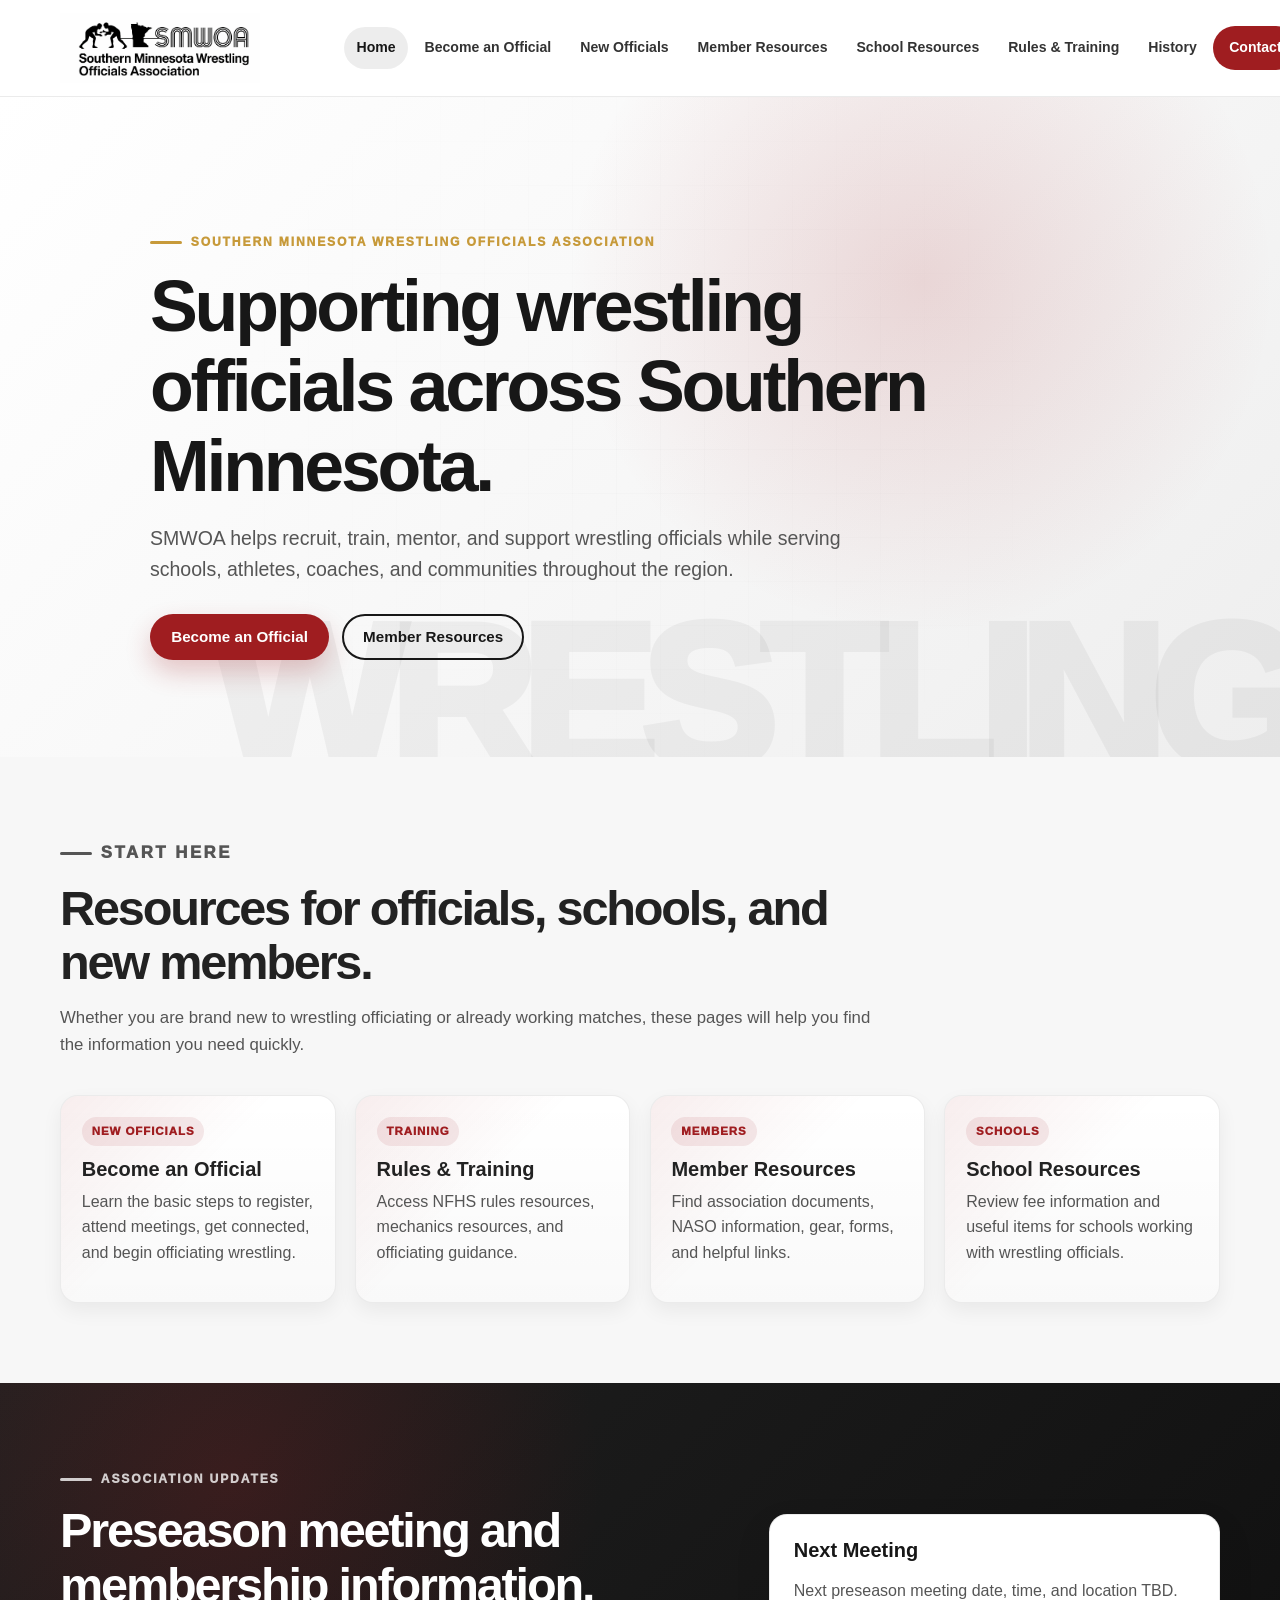
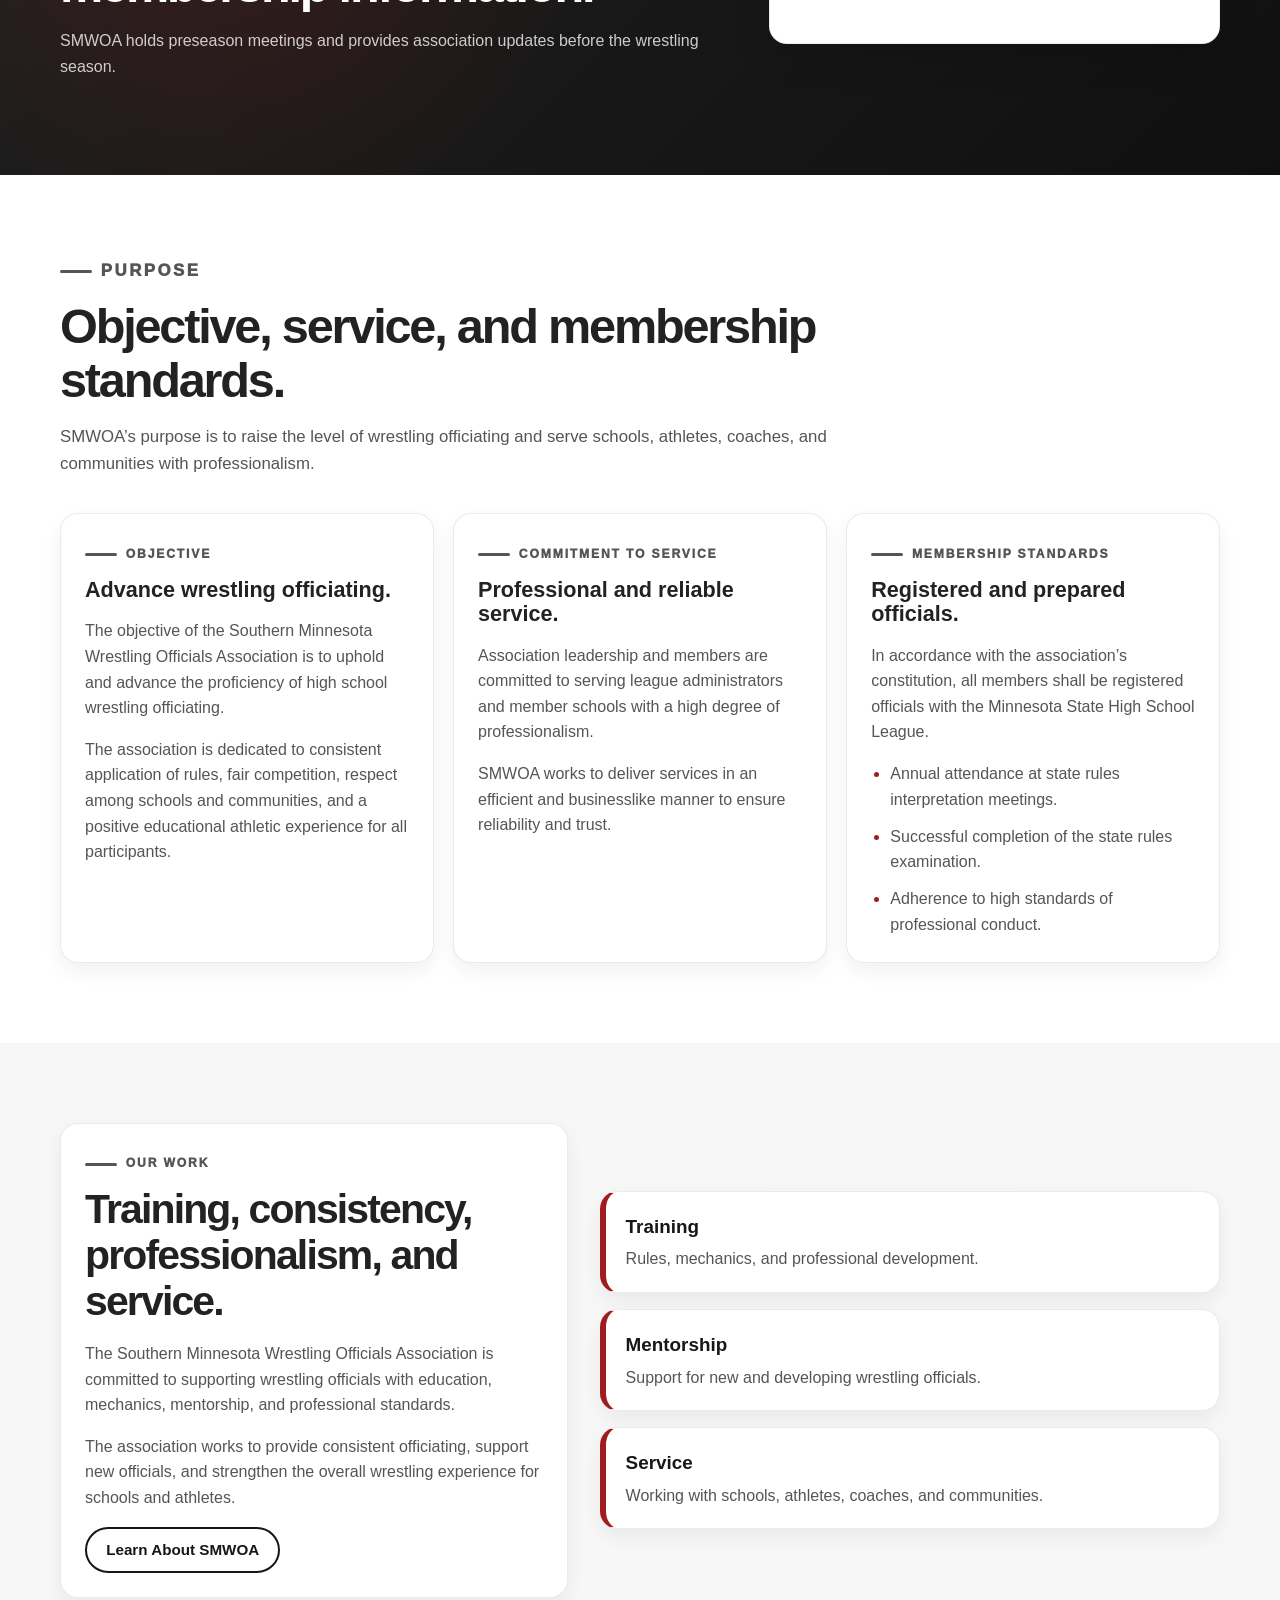
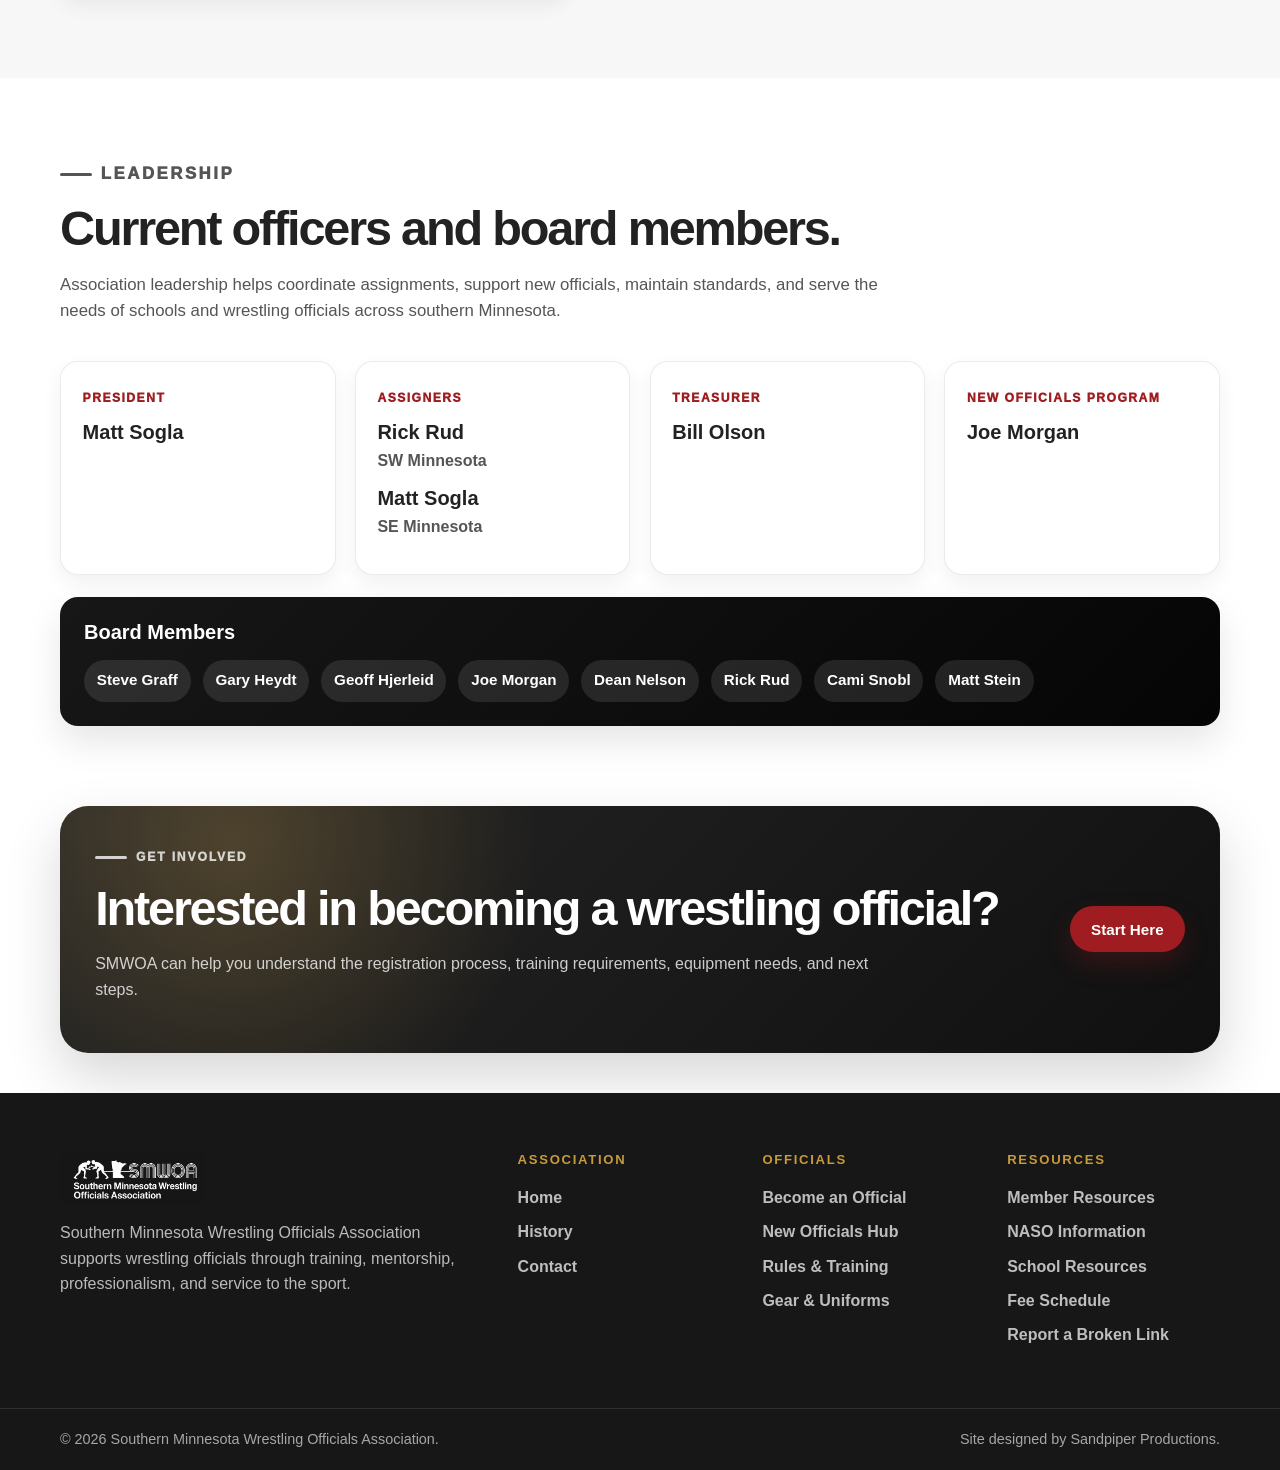
==== commit a7a752b0: "minor changes" ====
--- a/index.html
+++ b/index.html
@@ -7,7 +7,7 @@
   <title>Southern Minnesota Wrestling Officials Association</title>
   <meta
     name="description"
-    content="Southern Minnesota Wrestling Officials Association supports wrestling officials through training, resources, mentorship, and service to schools across southern Minnesota."
+    content="Southern Minnesota Wrestling Officials Association supports wrestling officials through training, resources, mentorship, and service to schools across Southern Minnesota."
   />
 
   <link rel="stylesheet" href="/assets/css/style.css" />
@@ -29,7 +29,7 @@
 
         <p class="eyebrow">Southern Minnesota Wrestling Officials Association</p>
 
-        <h1>Supporting wrestling officials across southern Minnesota.</h1>
+        <h1>Supporting wrestling officials across Southern Minnesota.</h1>
 
         <p class="hero-text">
           SMWOA helps recruit, train, mentor, and support wrestling officials while serving
@@ -69,7 +69,7 @@
             <span class="card-kicker">Training</span>
             <h3>Rules & Training</h3>
             <p>
-              Access NFHS rules resources, MSHSL modifications, mechanics resources, and
+              Access NFHS rules resources, mechanics resources, and
               officiating guidance.
             </p>
           </a>
@@ -78,7 +78,7 @@
             <span class="card-kicker">Members</span>
             <h3>Member Resources</h3>
             <p>
-              Find association documents, NASO information, gear resources, forms, and helpful
+              Find association documents, NASO information, gear, forms, and helpful
               links.
             </p>
           </a>
@@ -265,20 +265,20 @@
     </section>
 
     <!-- CTA -->
-    <section class="cta-section">
-      <div class="container cta-card">
-        <div>
-          <p class="eyebrow">Get Involved</p>
-          <h2>Interested in becoming a wrestling official?</h2>
-          <p>
-            SMWOA can help you understand the registration process, training requirements,
-            equipment needs, and next steps.
-          </p>
-        </div>
-
-        <a href="/join/" class="btn btn-primary">Start Here</a>
-      </div>
-    </section>
+<section class="cta-section home-cta-section">
+  <div class="container cta-card">
+    <div>
+      <p class="eyebrow">Get Involved</p>
+      <h2>Interested in becoming a wrestling official?</h2>
+      <p>
+        SMWOA can help you understand the registration process, training requirements,
+        equipment needs, and next steps.
+      </p>
+    </div>
+
+    <a href="/join/" class="btn btn-primary">Start Here</a>
+  </div>
+</section>
   </main>
 
   <div id="site-footer"></div>
--- a/assets/css/style.css
+++ b/assets/css/style.css
@@ -554,7 +554,7 @@
 .feature-card {
   position: relative;
   display: flex;
-  min-height: 250px;
+  min-height: 150px;
   flex-direction: column;
   justify-content: flex-end;
   padding: 1.3rem;
@@ -1481,7 +1481,7 @@
 }
 
 .board-card h3 {
-  margin-bottom: 1rem;
+  margin-bottom: rem;
 }
 
 .board-list {
@@ -1701,7 +1701,9 @@
   max-width: 780px;
   color: rgba(255, 255, 255, 0.78);
 }
-
+.home-cta-section {
+  padding-top: 0;
+}
 /* -------------------------
    Footer
    ------------------------- */
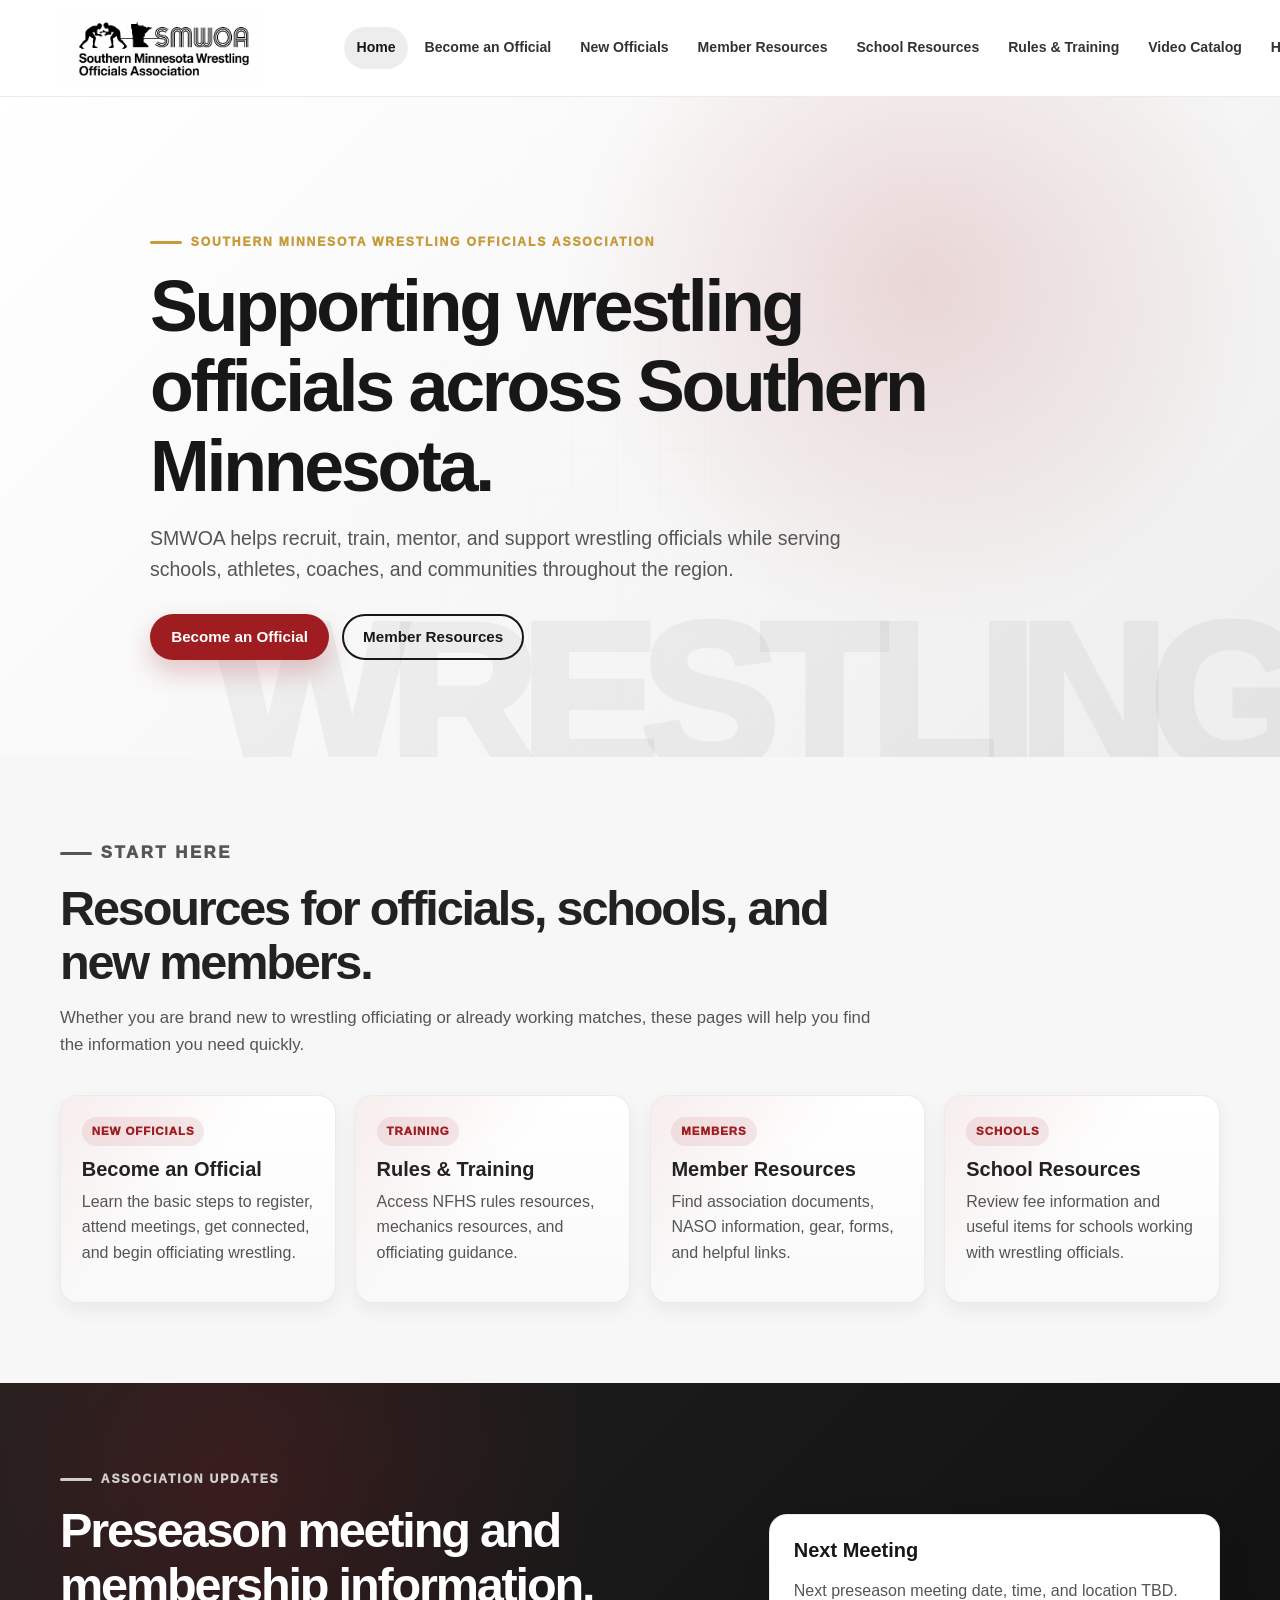
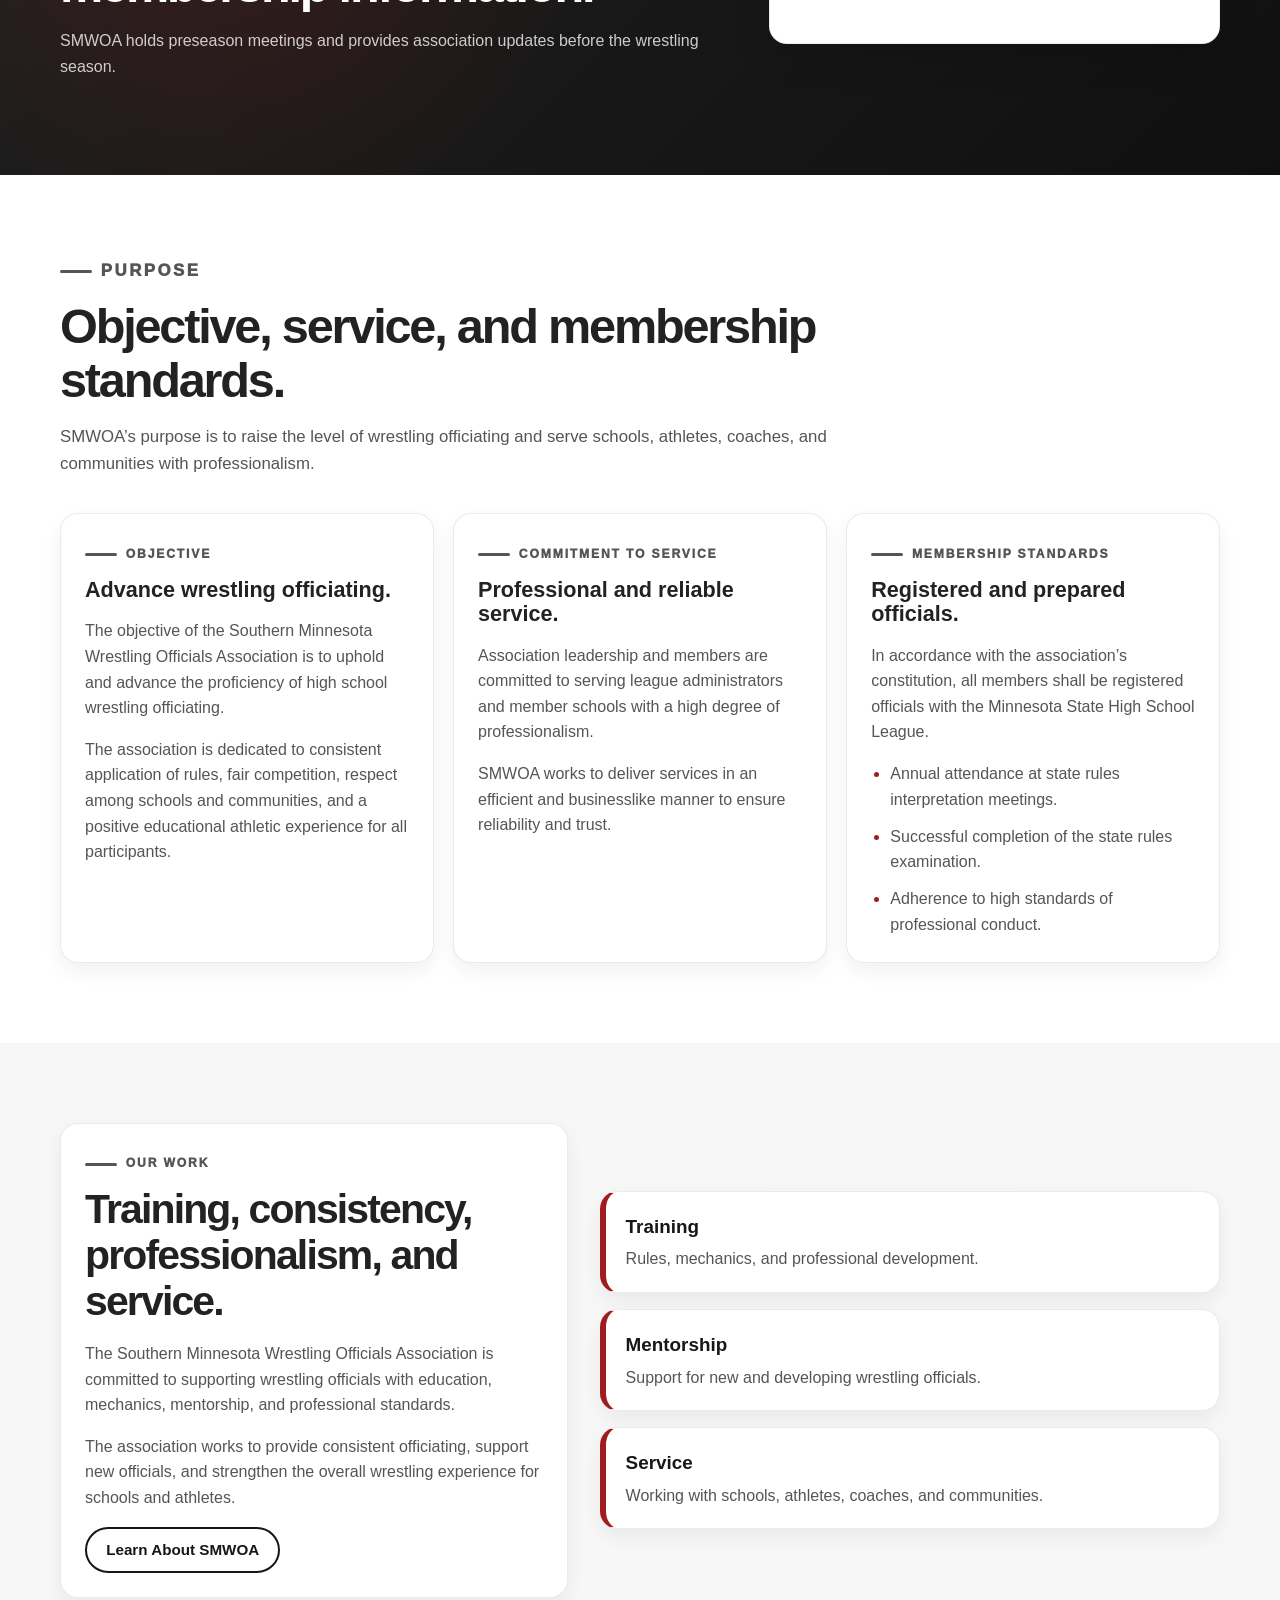
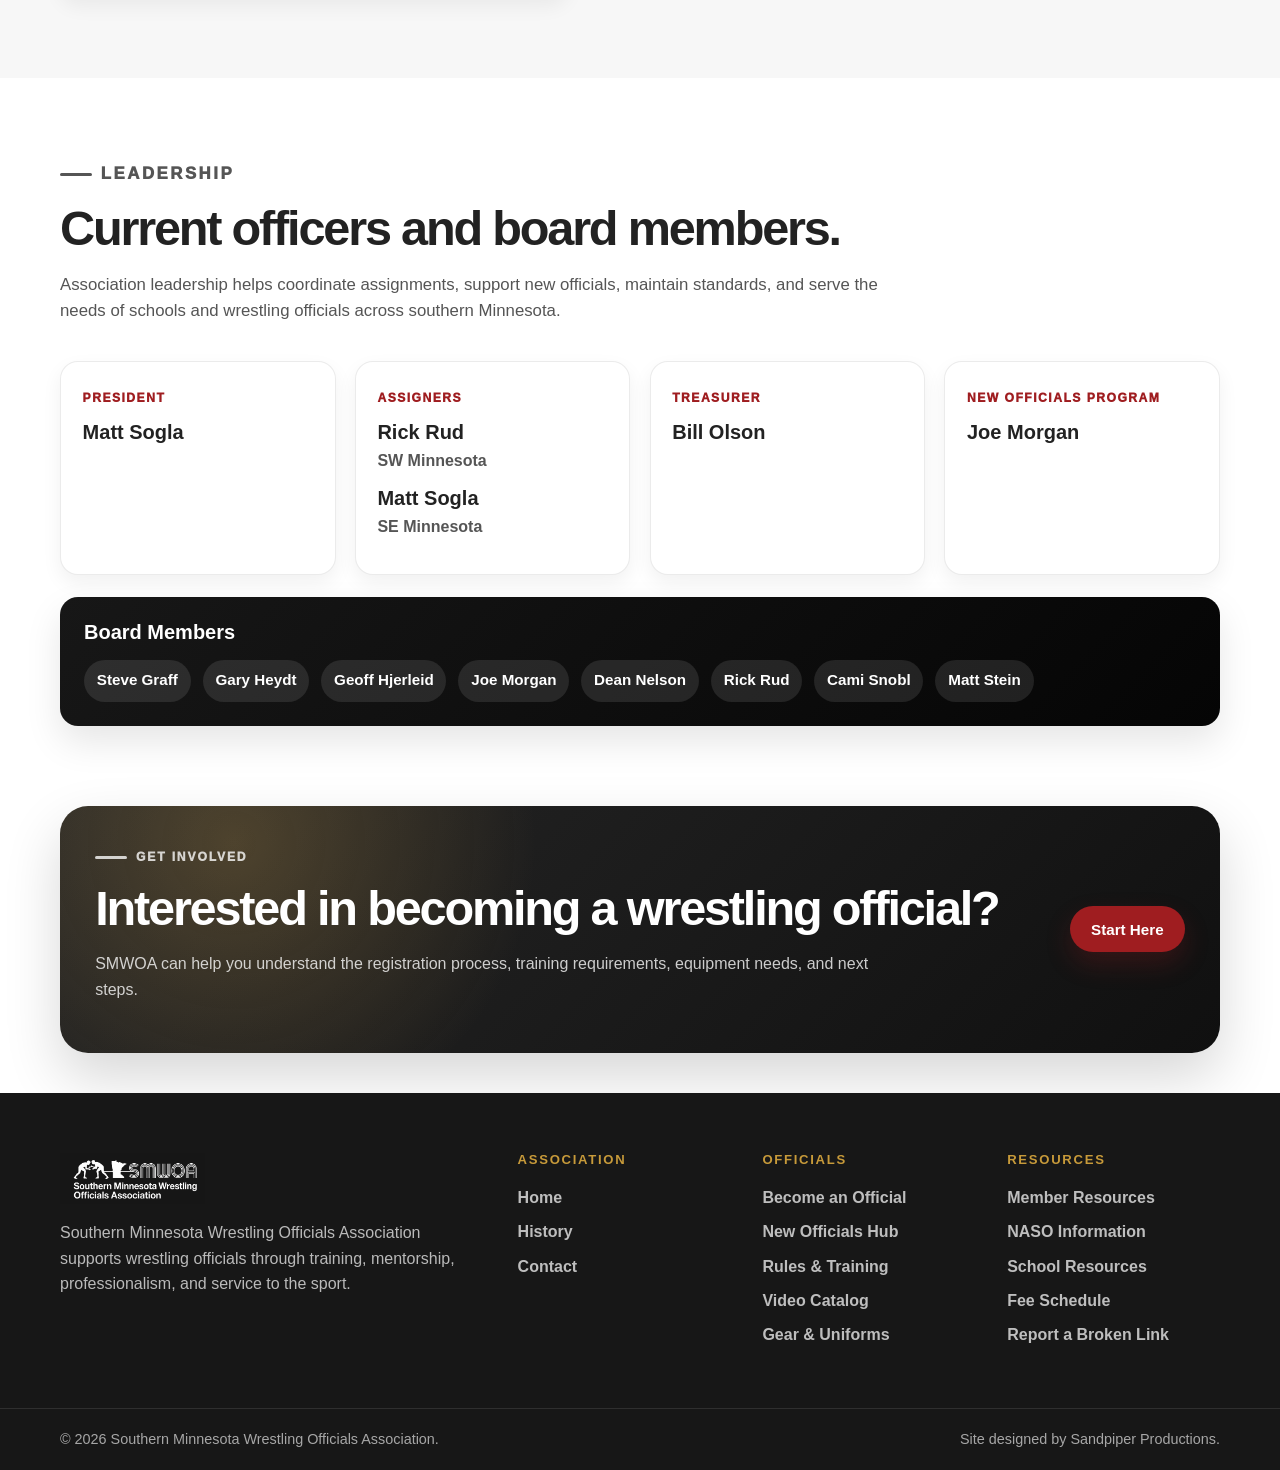
==== commit fe99d7c1: "added favicons." ====
--- a/index.html
+++ b/index.html
@@ -11,6 +11,13 @@
   />
 
   <link rel="stylesheet" href="/assets/css/style.css" />
+  <!-- Favicons / Home Screen Icons -->
+<link rel="icon" type="image/png" sizes="32x32" href="/assets/images/icons/favicon-32.png">
+<link rel="icon" type="image/png" sizes="16x16" href="/assets/images/icons/favicon-16.png">
+<link rel="shortcut icon" href="/favicon.ico">
+<link rel="apple-touch-icon" sizes="180x180" href="/assets/images/icons/apple-touch-icon.png">
+<link rel="manifest" href="/site.webmanifest">
+<meta name="theme-color" content="#111111">
 </head>
 
 <body>
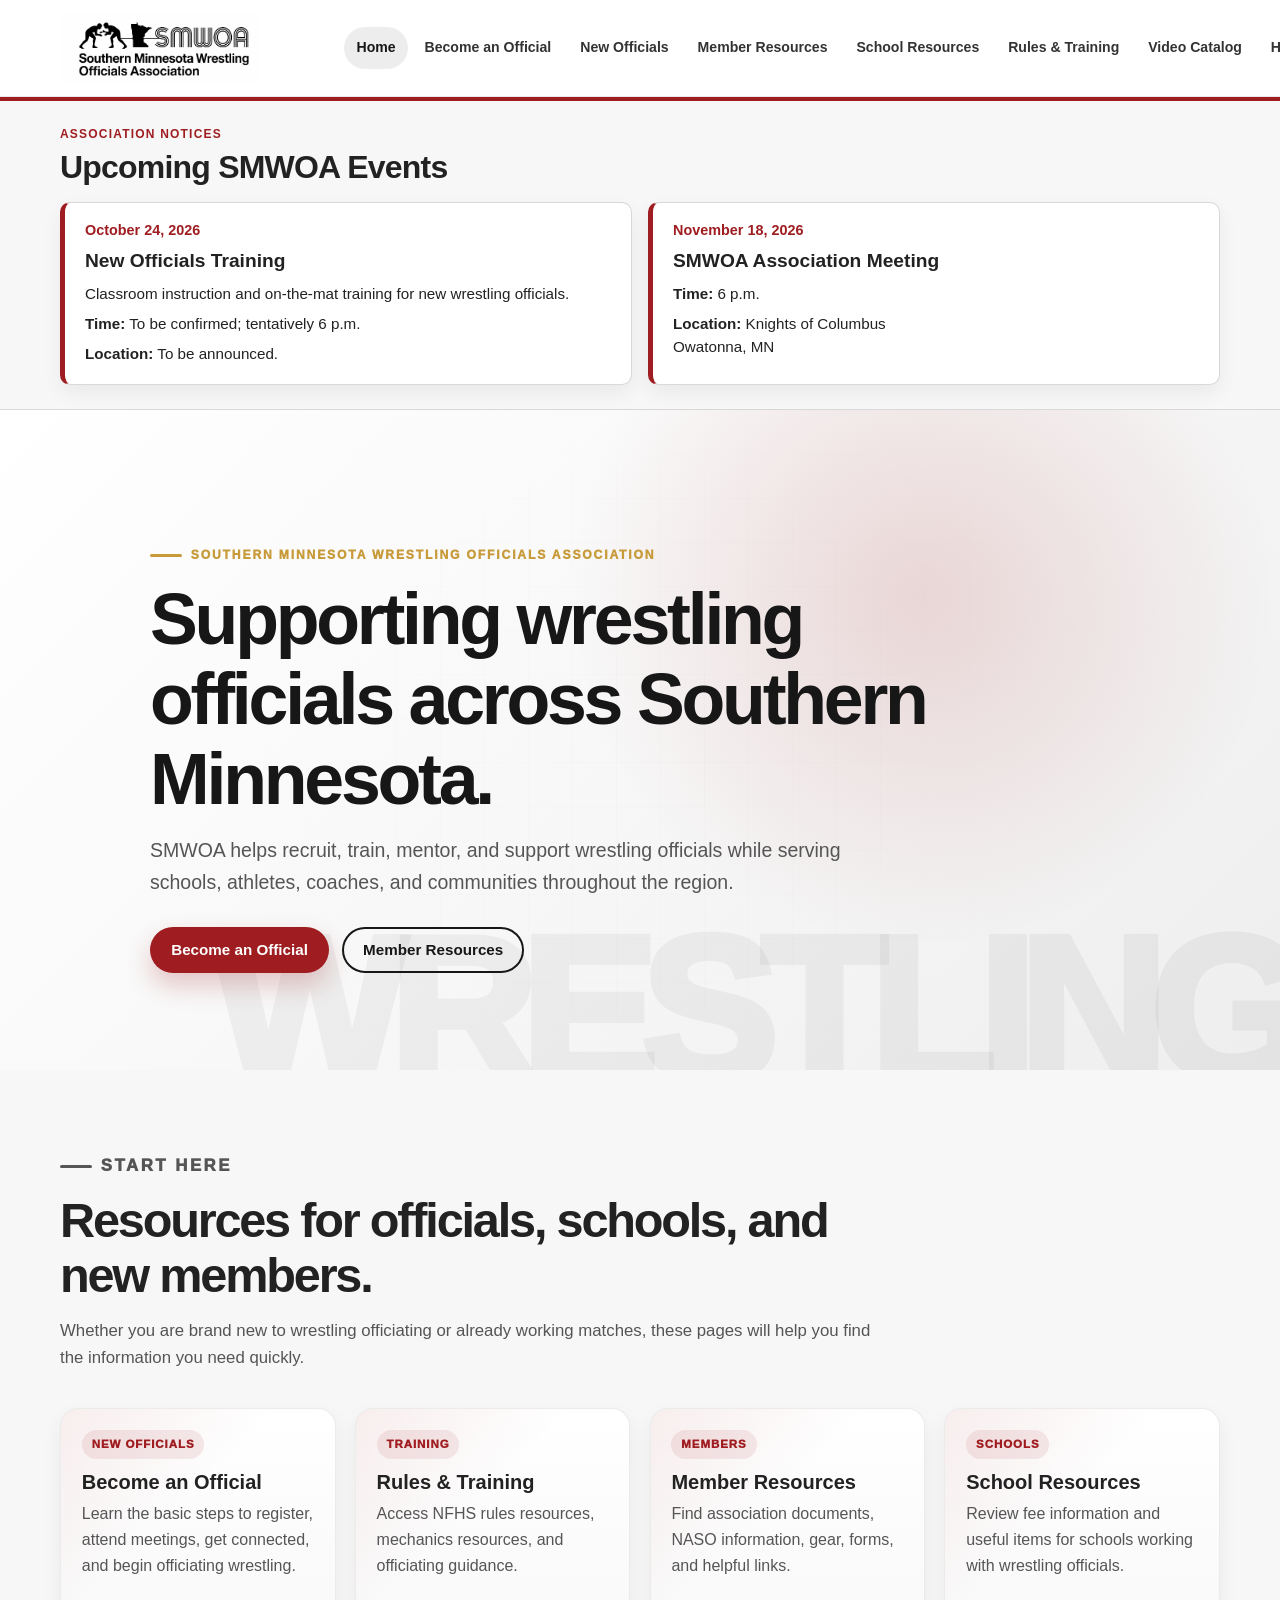
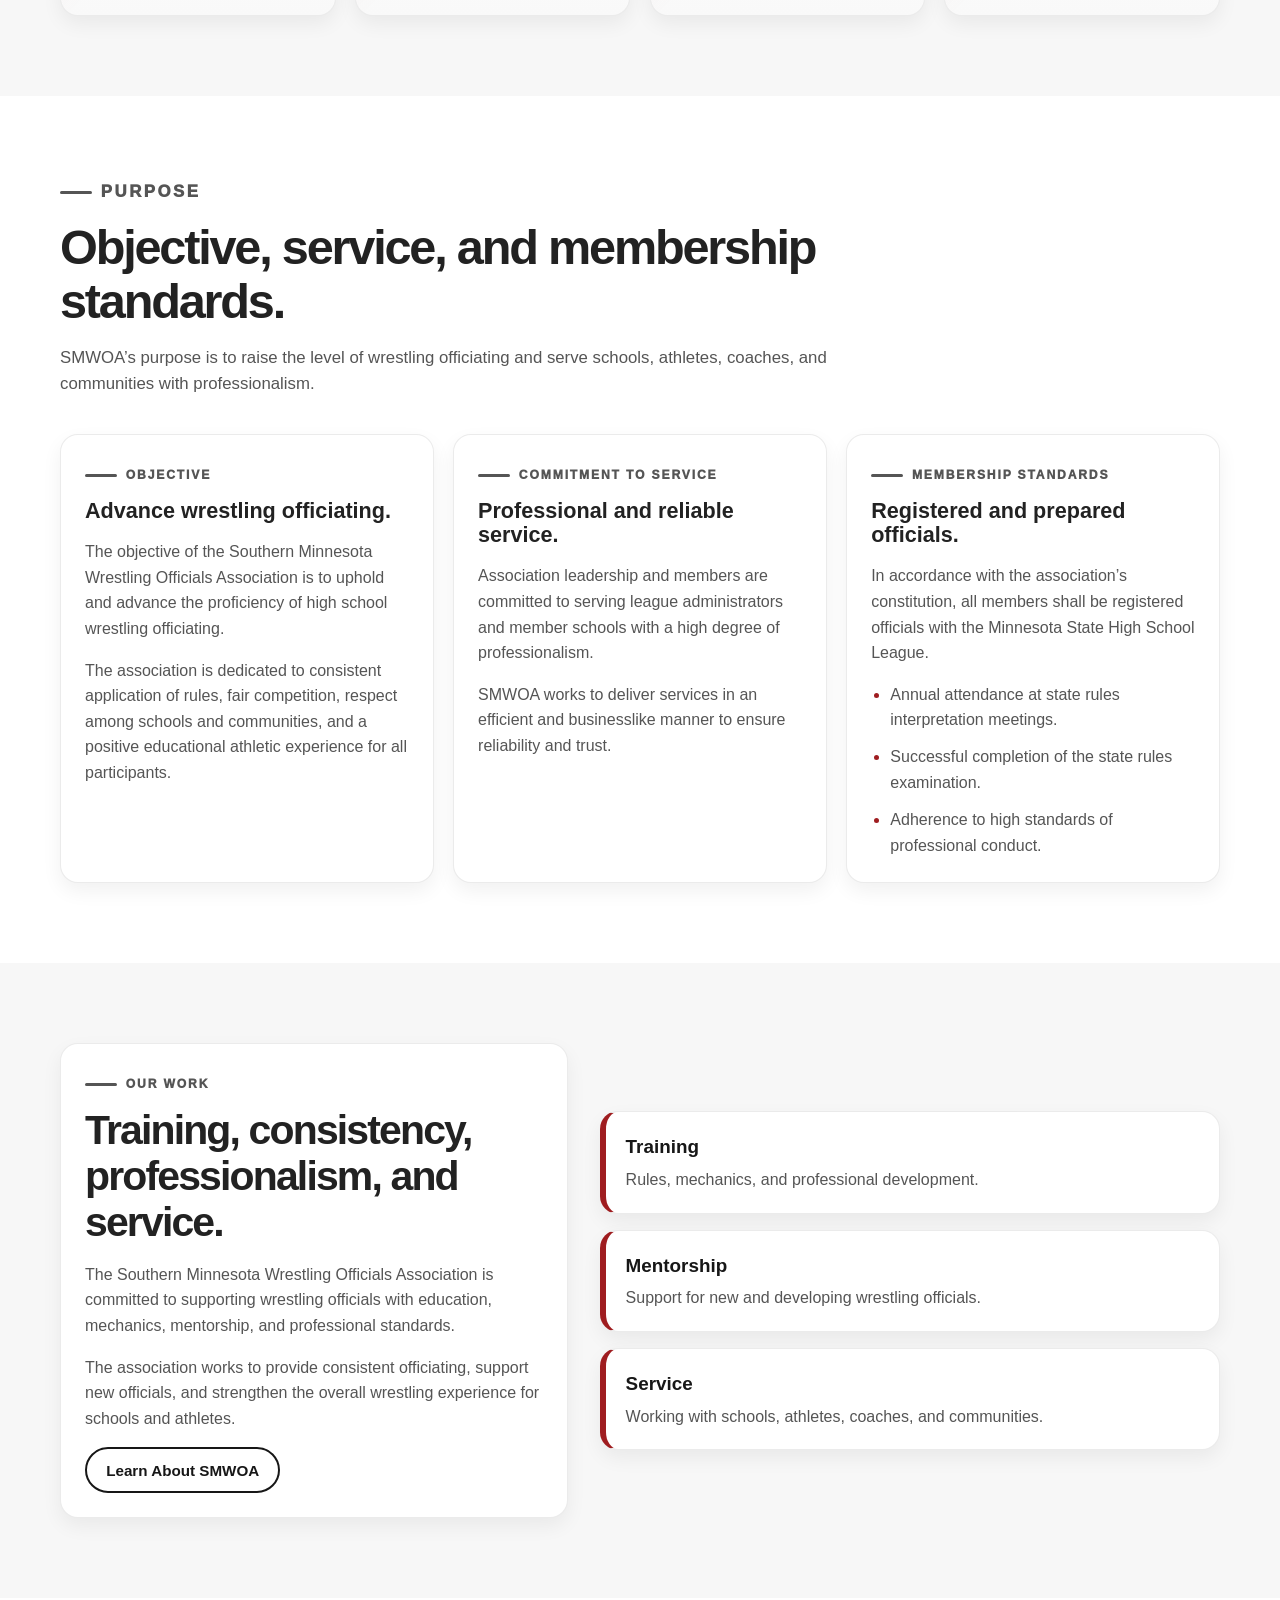
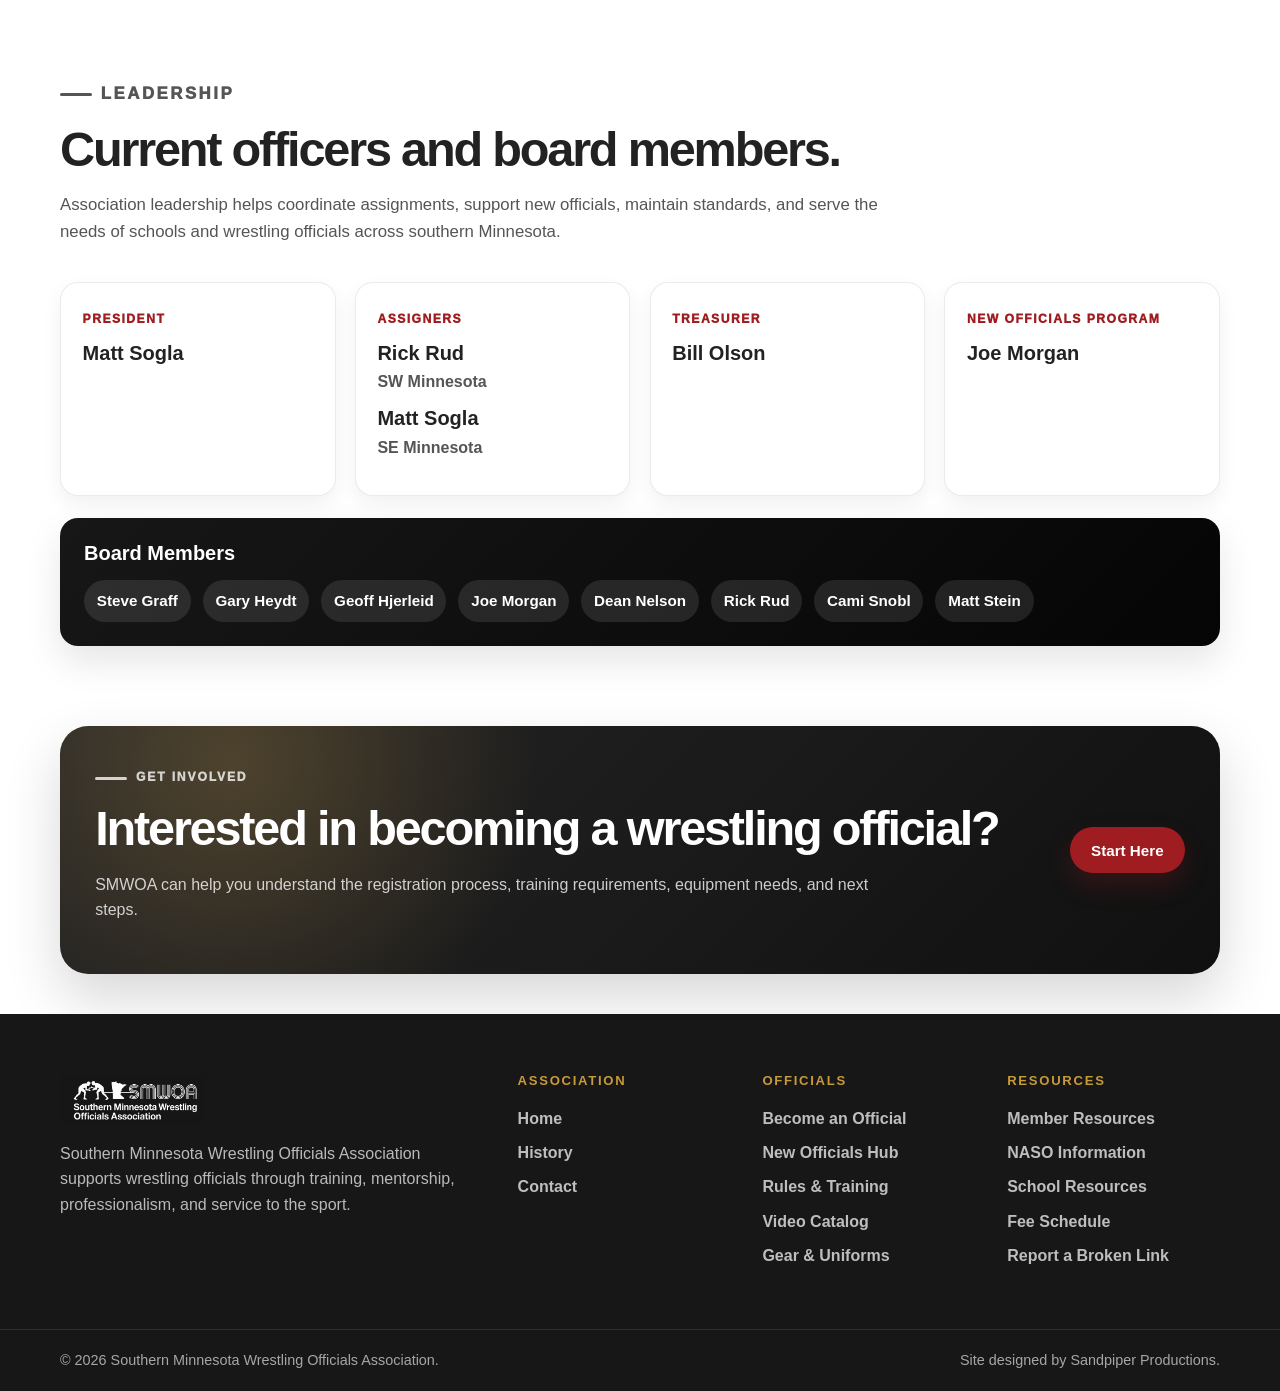
==== commit 10416e1a: "bylaws and meeting dates" ====
--- a/index.html
+++ b/index.html
@@ -24,14 +24,35 @@
   <div id="site-header"></div>
 
   <main>
+    <!-- UPCOMING EVENTS: Update tentative details when confirmed. -->
+    <section class="home-events" aria-labelledby="home-events-heading">
+      <div class="container">
+        <p class="home-events-label">Association Notices</p>
+        <h2 id="home-events-heading">Upcoming SMWOA Events</h2>
+        <div class="home-events-grid">
+          <article class="home-event-card">
+            <p class="home-event-date"><time datetime="2026-10-24">October 24, 2026</time></p>
+            <h3>New Officials Training</h3>
+            <p>Classroom instruction and on-the-mat training for new wrestling officials.</p>
+            <p><strong>Time:</strong> To be confirmed; tentatively 6 p.m.</p>
+            <p><strong>Location:</strong> To be announced.</p>
+          </article>
+          <article class="home-event-card">
+            <p class="home-event-date"><time datetime="2026-11-18">November 18, 2026</time></p>
+            <h3>SMWOA Association Meeting</h3>
+            <p><strong>Time:</strong> 6 p.m.</p>
+            <p><strong>Location:</strong> Knights of Columbus<br>Owatonna, MN</p>
+          </article>
+        </div>
+      </div>
+    </section>
+
     <!-- HERO -->
     <section class="hero">
       <div class="hero-overlay"></div>
 
       <div class="container hero-content">
         <div class="hero-logo-wrap">
-     
-       
         </div>
 
         <p class="eyebrow">Southern Minnesota Wrestling Officials Association</p>
@@ -98,27 +119,6 @@
               officials.
             </p>
           </a>
-        </div>
-      </div>
-    </section>
-
-    <!-- ANNOUNCEMENT -->
-    <section class="section section-dark">
-      <div class="container split">
-        <div>
-          <p class="eyebrow">Association Updates</p>
-          <h2>Preseason meeting and membership information.</h2>
-          <p>
-            SMWOA holds preseason meetings and provides association updates before the wrestling
-            season.
-          </p>
-        </div>
-
-        <div class="info-panel">
-          <h3>Next Meeting</h3>
-          <p class="muted">
-            Next preseason meeting date, time, and location TBD.
-          </p>
         </div>
       </div>
     </section>
@@ -292,4 +292,4 @@
 
   <script src="/assets/js/main.js"></script>
 </body>
-</html>+</html>
--- a/assets/css/style.css
+++ b/assets/css/style.css
@@ -1481,7 +1481,7 @@
 }
 
 .board-card h3 {
-  margin-bottom: rem;
+  margin-bottom: 1rem;
 }
 
 .board-list {
@@ -2176,4 +2176,81 @@
     align-items: flex-start;
     flex-direction: column;
   }
-}+}
+
+/* Home page event notices */
+.home-events {
+  padding: 1.5rem 0;
+  color: var(--gray-900);
+  background: var(--gray-100);
+  border-top: 4px solid var(--red);
+  border-bottom: 1px solid var(--gray-300);
+}
+
+.home-events-label {
+  margin: 0 0 0.35rem;
+  color: var(--red);
+  font-size: 0.75rem;
+  font-weight: 850;
+  letter-spacing: 0.1em;
+  text-transform: uppercase;
+}
+
+.home-events h2 {
+  margin: 0 0 1rem;
+  font-size: clamp(1.5rem, 3vw, 2rem);
+  letter-spacing: -0.025em;
+}
+
+.home-events-grid {
+  display: grid;
+  grid-template-columns: repeat(2, minmax(0, 1fr));
+  gap: 1rem;
+}
+
+.home-event-card {
+  min-width: 0;
+  padding: 1.1rem 1.25rem;
+  border: 1px solid var(--gray-300);
+  border-left: 5px solid var(--red);
+  border-radius: var(--radius-sm);
+  background: var(--white);
+  box-shadow: var(--shadow-sm);
+}
+
+.home-event-card .home-event-date {
+  margin: 0 0 0.45rem;
+  color: var(--red);
+  font-size: 0.9rem;
+  font-weight: 850;
+}
+
+.home-event-card h3 {
+  margin: 0 0 0.65rem;
+  font-size: 1.2rem;
+  line-height: 1.25;
+}
+
+.home-event-card p {
+  margin: 0 0 0.45rem;
+  font-size: 0.95rem;
+  line-height: 1.5;
+}
+
+.home-event-card p:last-child {
+  margin-bottom: 0;
+}
+
+@media (max-width: 640px) {
+  .home-events {
+    padding: 1.25rem 0;
+  }
+
+  .home-events-grid {
+    grid-template-columns: 1fr;
+  }
+
+  .home-event-card {
+    padding: 1rem;
+  }
+}
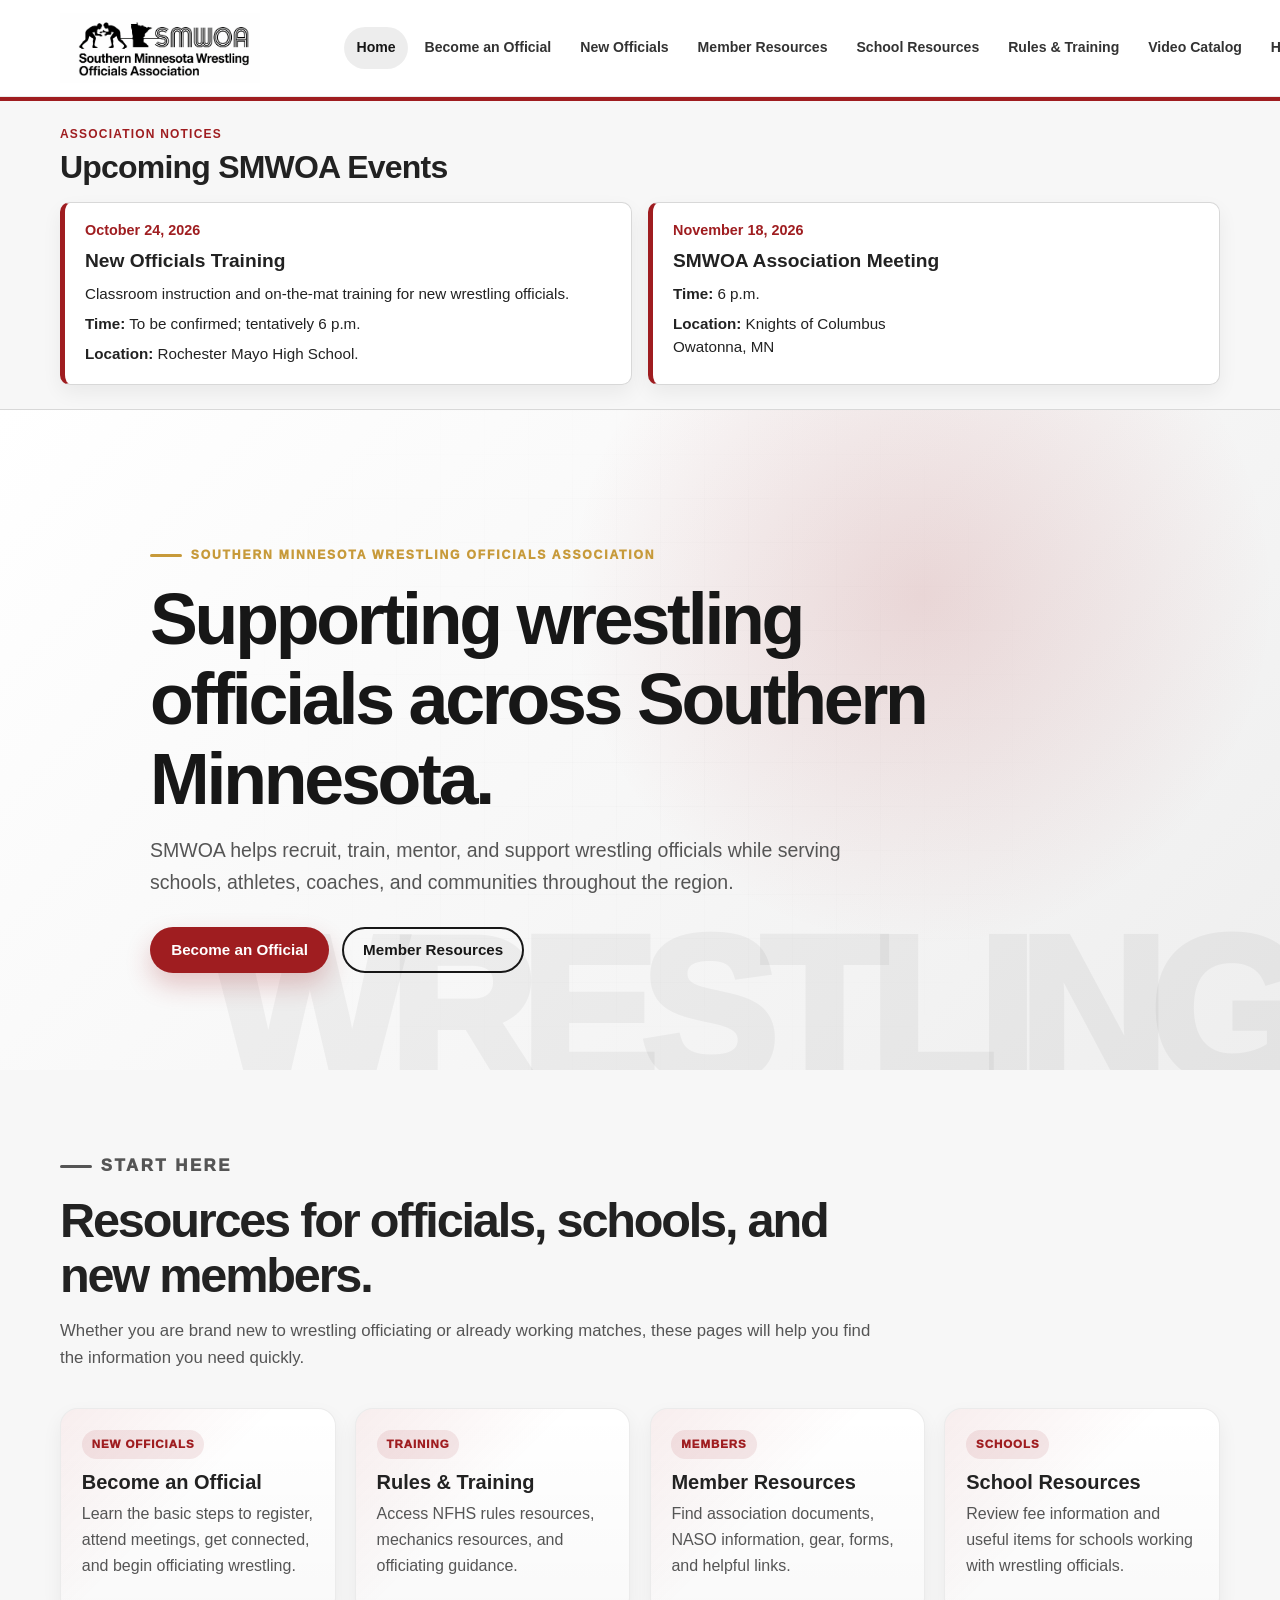
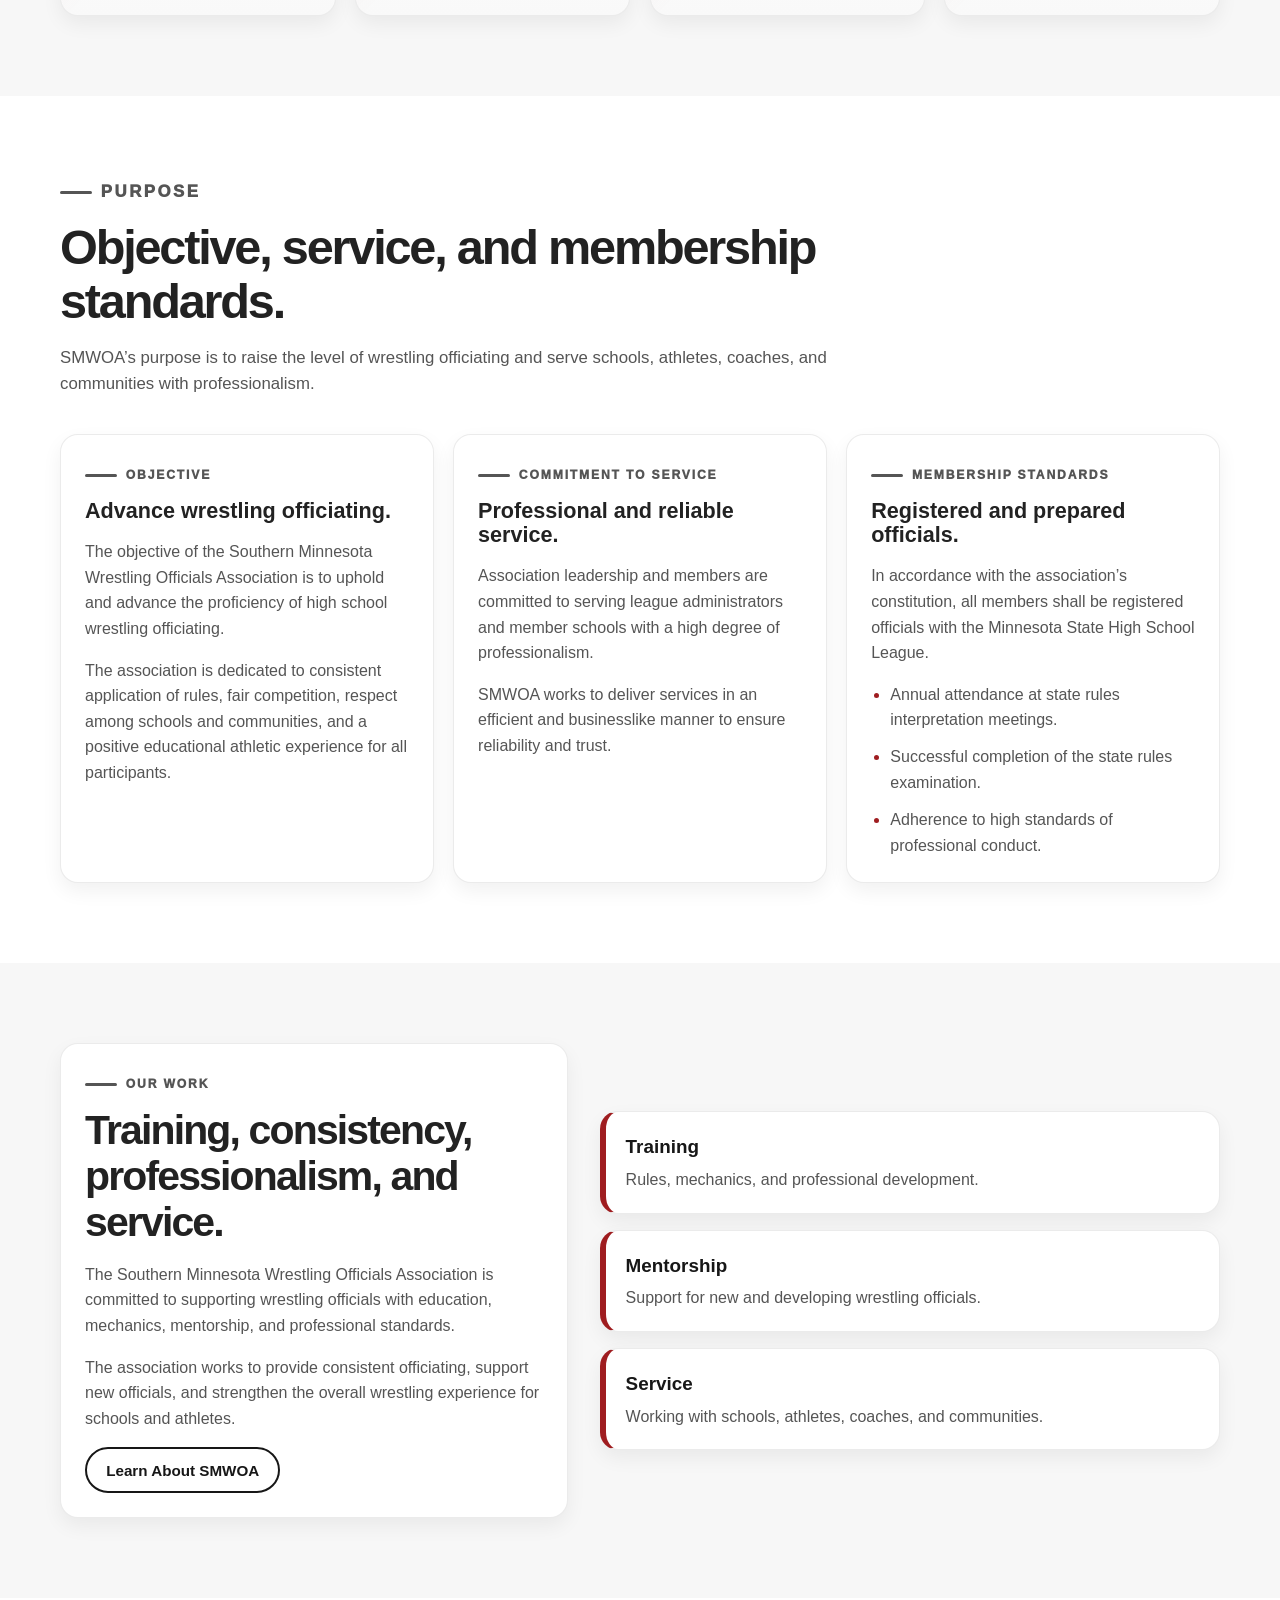
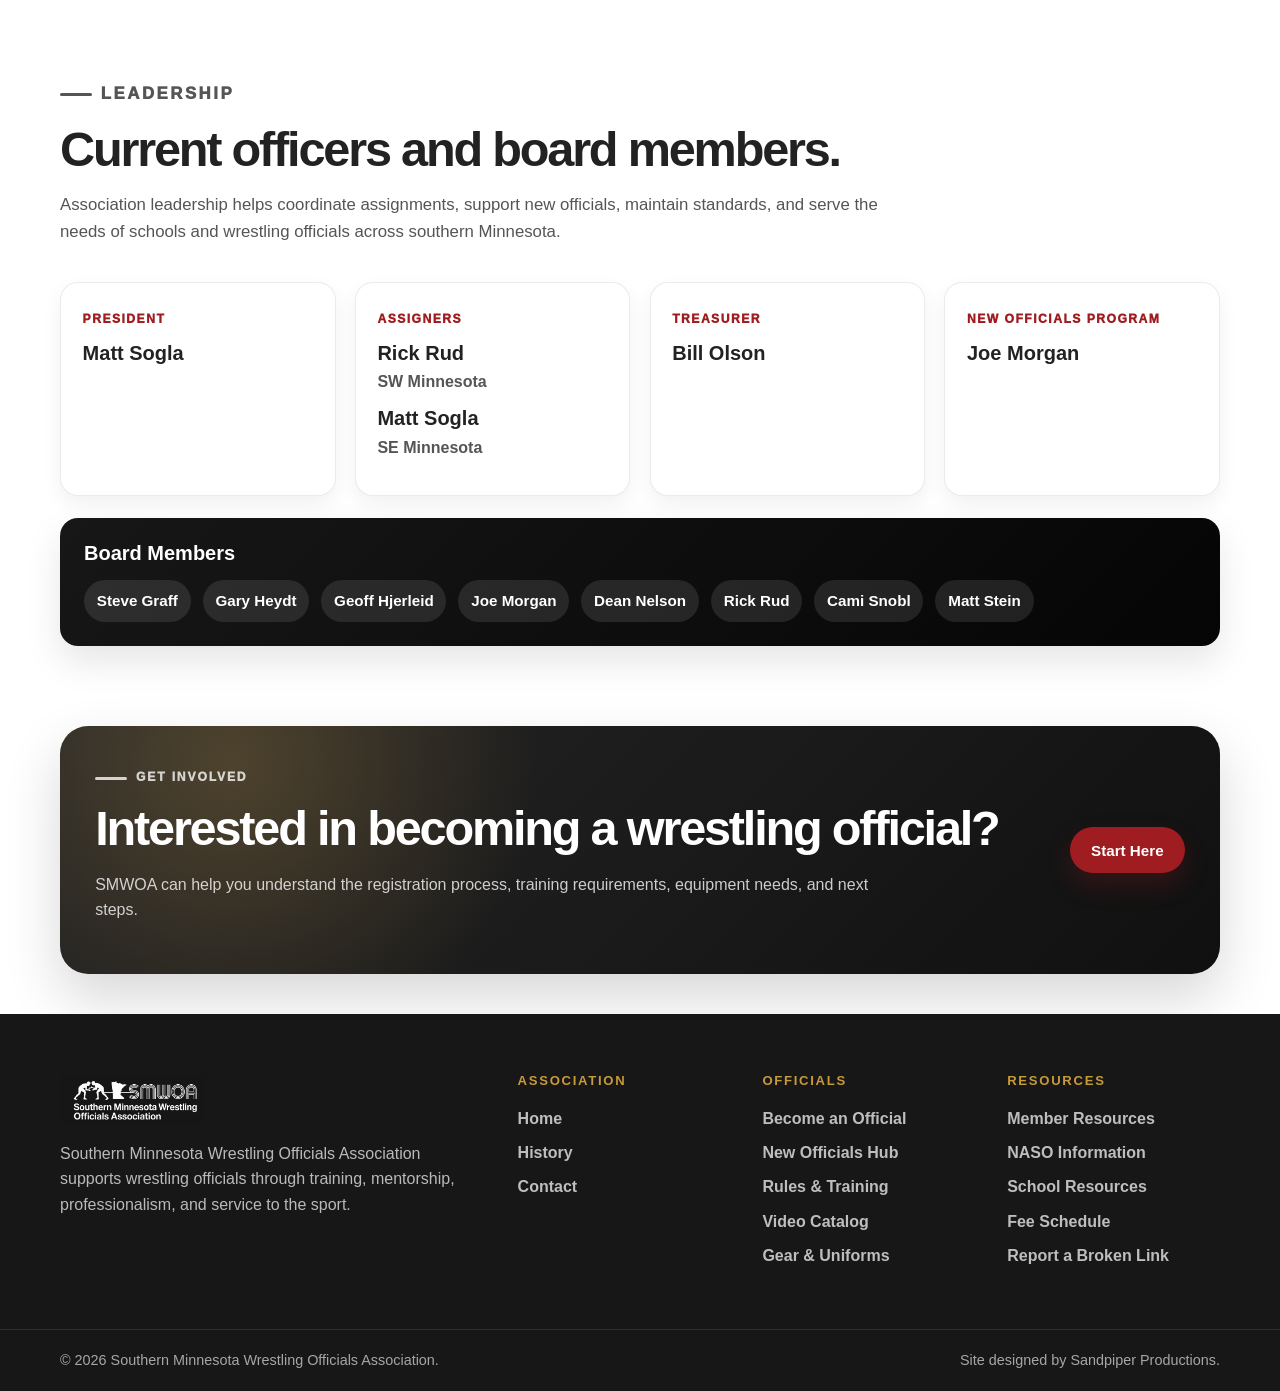
==== commit aadd70be: "location update" ====
--- a/index.html
+++ b/index.html
@@ -35,7 +35,7 @@
             <h3>New Officials Training</h3>
             <p>Classroom instruction and on-the-mat training for new wrestling officials.</p>
             <p><strong>Time:</strong> To be confirmed; tentatively 6 p.m.</p>
-            <p><strong>Location:</strong> To be announced.</p>
+            <p><strong>Location:</strong> Rochester Mayo High School.</p>
           </article>
           <article class="home-event-card">
             <p class="home-event-date"><time datetime="2026-11-18">November 18, 2026</time></p>
